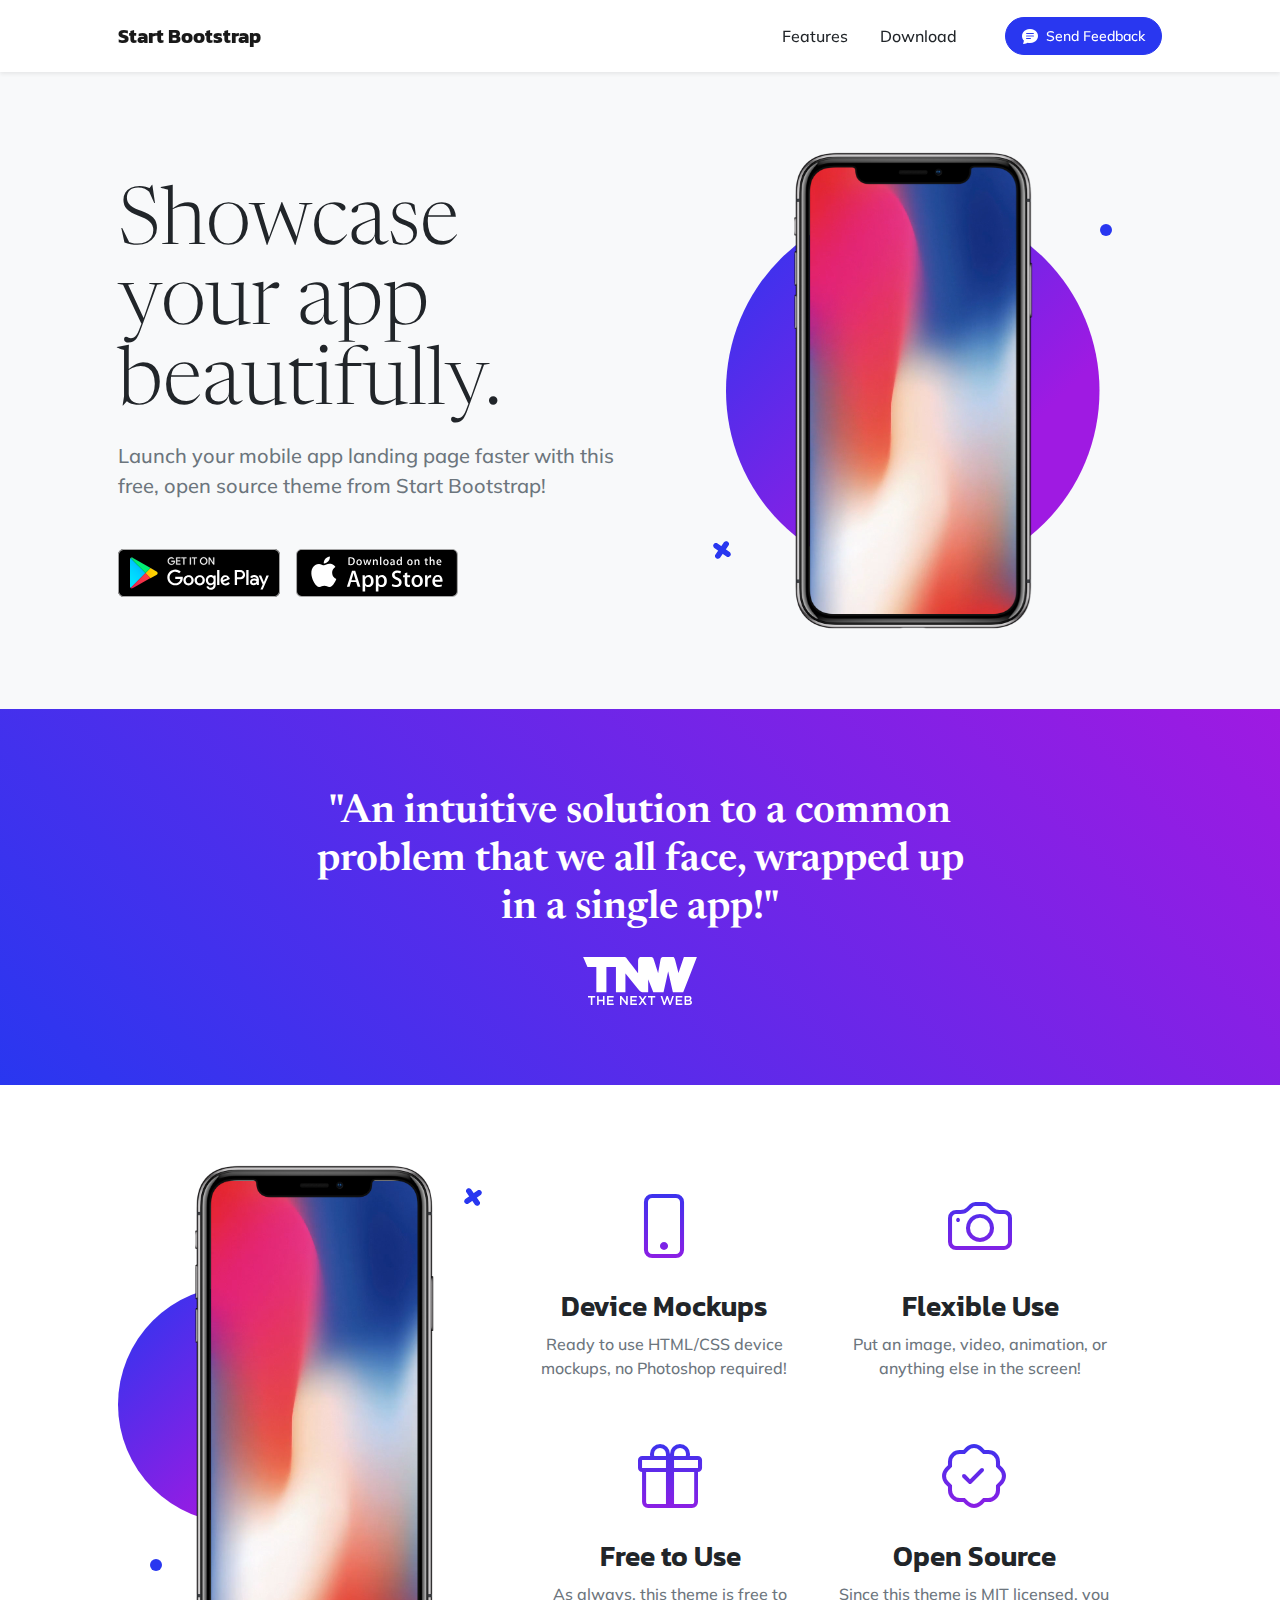
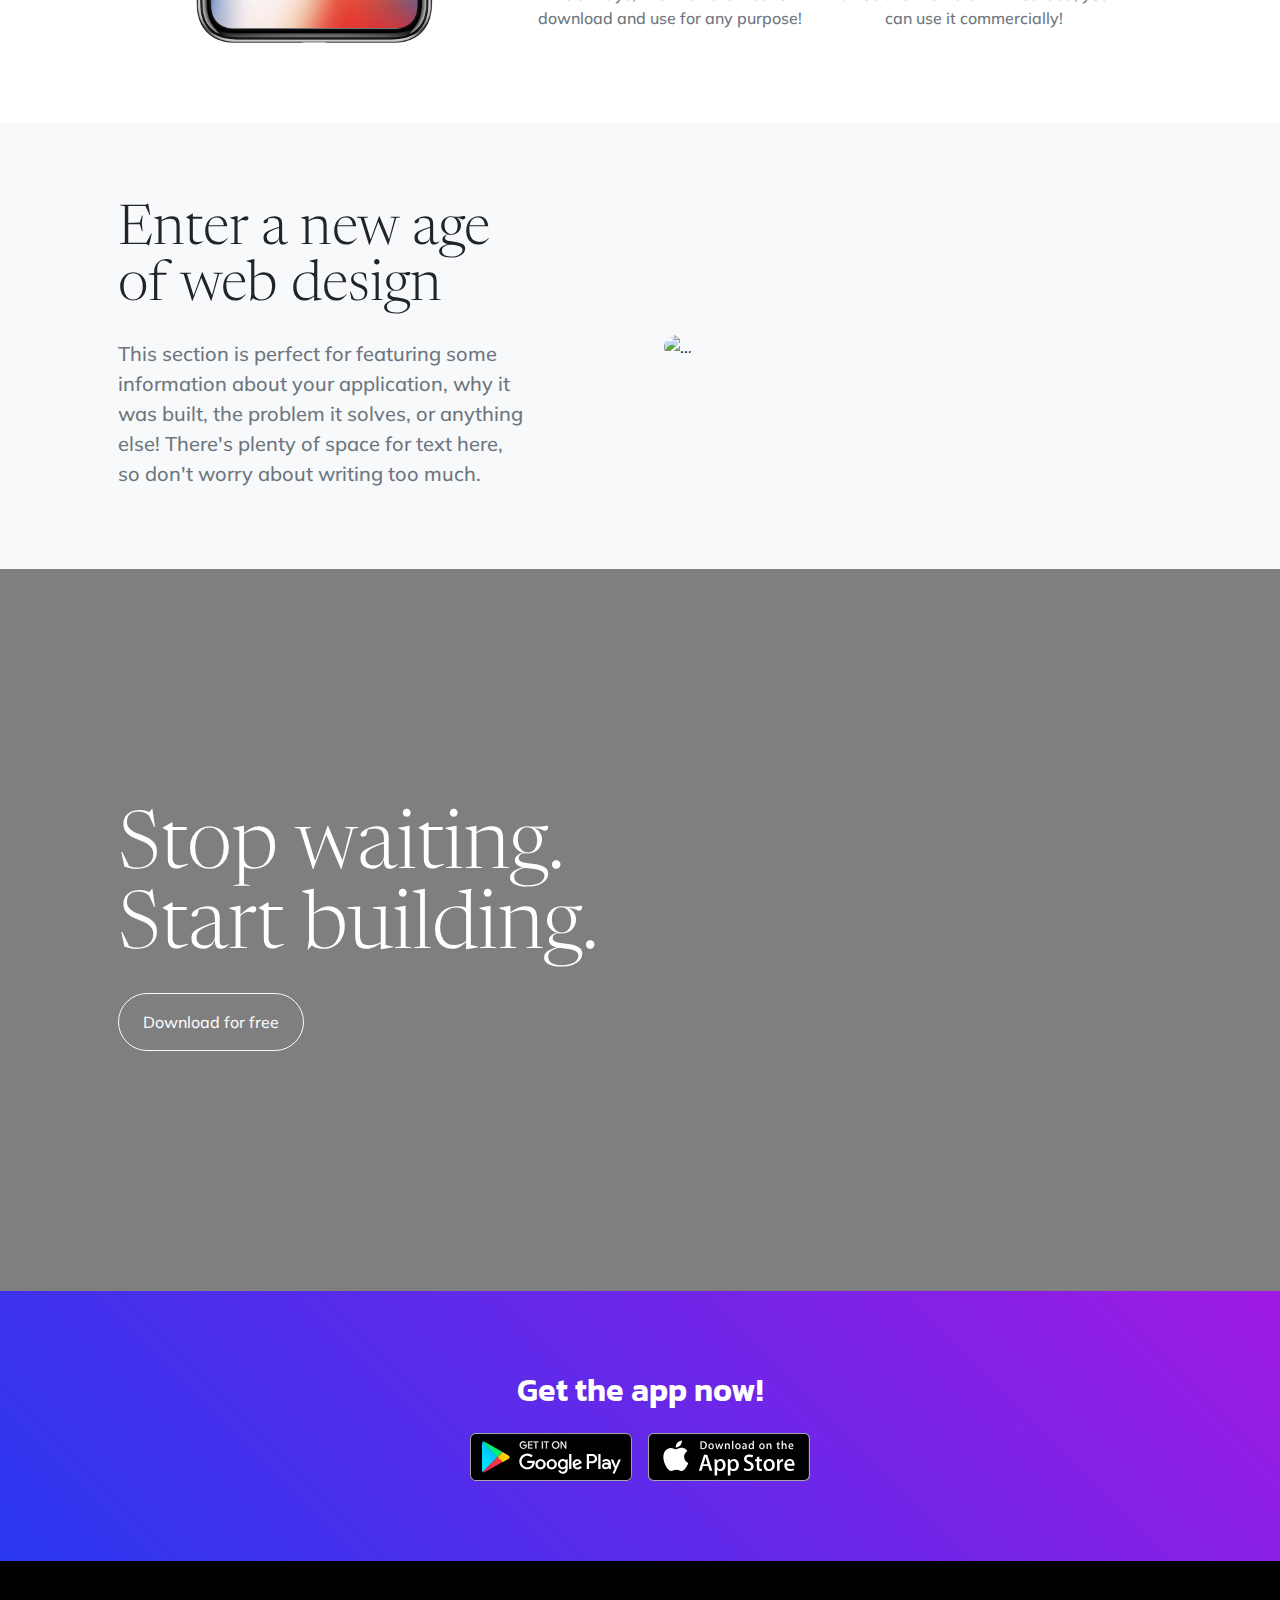
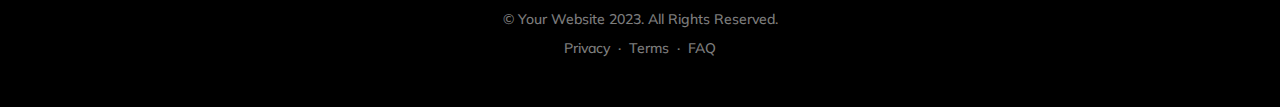
==== startbootstrap-new-age-gh-pages/index.html @ eaf4dfba "Carpeta para editar" ====
<!DOCTYPE html>
<html lang="en">
    <head>
        <meta charset="utf-8" />
        <meta name="viewport" content="width=device-width, initial-scale=1, shrink-to-fit=no" />
        <meta name="description" content="" />
        <meta name="author" content="" />
        <title>New Age - Start Bootstrap Theme</title>
        <link rel="icon" type="image/x-icon" href="assets/favicon.ico" />
        <!-- Bootstrap icons-->
        <link href="https://cdn.jsdelivr.net/npm/bootstrap-icons@1.5.0/font/bootstrap-icons.css" rel="stylesheet" />
        <!-- Google fonts-->
        <link rel="preconnect" href="https://fonts.gstatic.com" />
        <link href="https://fonts.googleapis.com/css2?family=Newsreader:ital,wght@0,600;1,600&amp;display=swap" rel="stylesheet" />
        <link href="https://fonts.googleapis.com/css2?family=Mulish:ital,wght@0,300;0,500;0,600;0,700;1,300;1,500;1,600;1,700&amp;display=swap" rel="stylesheet" />
        <link href="https://fonts.googleapis.com/css2?family=Kanit:ital,wght@0,400;1,400&amp;display=swap" rel="stylesheet" />
        <!-- Core theme CSS (includes Bootstrap)-->
        <link href="css/styles.css" rel="stylesheet" />
    </head>
    <body id="page-top">
        <!-- Navigation-->
        <nav class="navbar navbar-expand-lg navbar-light fixed-top shadow-sm" id="mainNav">
            <div class="container px-5">
                <a class="navbar-brand fw-bold" href="#page-top">Start Bootstrap</a>
                <button class="navbar-toggler" type="button" data-bs-toggle="collapse" data-bs-target="#navbarResponsive" aria-controls="navbarResponsive" aria-expanded="false" aria-label="Toggle navigation">
                    Menu
                    <i class="bi-list"></i>
                </button>
                <div class="collapse navbar-collapse" id="navbarResponsive">
                    <ul class="navbar-nav ms-auto me-4 my-3 my-lg-0">
                        <li class="nav-item"><a class="nav-link me-lg-3" href="#features">Features</a></li>
                        <li class="nav-item"><a class="nav-link me-lg-3" href="#download">Download</a></li>
                    </ul>
                    <button class="btn btn-primary rounded-pill px-3 mb-2 mb-lg-0" data-bs-toggle="modal" data-bs-target="#feedbackModal">
                        <span class="d-flex align-items-center">
                            <i class="bi-chat-text-fill me-2"></i>
                            <span class="small">Send Feedback</span>
                        </span>
                    </button>
                </div>
            </div>
        </nav>
        <!-- Mashead header-->
        <header class="masthead">
            <div class="container px-5">
                <div class="row gx-5 align-items-center">
                    <div class="col-lg-6">
                        <!-- Mashead text and app badges-->
                        <div class="mb-5 mb-lg-0 text-center text-lg-start">
                            <h1 class="display-1 lh-1 mb-3">Showcase your app beautifully.</h1>
                            <p class="lead fw-normal text-muted mb-5">Launch your mobile app landing page faster with this free, open source theme from Start Bootstrap!</p>
                            <div class="d-flex flex-column flex-lg-row align-items-center">
                                <a class="me-lg-3 mb-4 mb-lg-0" href="#!"><img class="app-badge" src="assets/img/google-play-badge.svg" alt="..." /></a>
                                <a href="#!"><img class="app-badge" src="assets/img/app-store-badge.svg" alt="..." /></a>
                            </div>
                        </div>
                    </div>
                    <div class="col-lg-6">
                        <!-- Masthead device mockup feature-->
                        <div class="masthead-device-mockup">
                            <svg class="circle" viewBox="0 0 100 100" xmlns="http://www.w3.org/2000/svg">
                                <defs>
                                    <linearGradient id="circleGradient" gradientTransform="rotate(45)">
                                        <stop class="gradient-start-color" offset="0%"></stop>
                                        <stop class="gradient-end-color" offset="100%"></stop>
                                    </linearGradient>
                                </defs>
                                <circle cx="50" cy="50" r="50"></circle></svg
                            ><svg class="shape-1 d-none d-sm-block" viewBox="0 0 240.83 240.83" xmlns="http://www.w3.org/2000/svg">
                                <rect x="-32.54" y="78.39" width="305.92" height="84.05" rx="42.03" transform="translate(120.42 -49.88) rotate(45)"></rect>
                                <rect x="-32.54" y="78.39" width="305.92" height="84.05" rx="42.03" transform="translate(-49.88 120.42) rotate(-45)"></rect></svg
                            ><svg class="shape-2 d-none d-sm-block" viewBox="0 0 100 100" xmlns="http://www.w3.org/2000/svg"><circle cx="50" cy="50" r="50"></circle></svg>
                            <div class="device-wrapper">
                                <div class="device" data-device="iPhoneX" data-orientation="portrait" data-color="black">
                                    <div class="screen bg-black">
                                        <!-- PUT CONTENTS HERE:-->
                                        <!-- * * This can be a video, image, or just about anything else.-->
                                        <!-- * * Set the max width of your media to 100% and the height to-->
                                        <!-- * * 100% like the demo example below.-->
                                        <video muted="muted" autoplay="" loop="" style="max-width: 100%; height: 100%"><source src="assets/img/demo-screen.mp4" type="video/mp4" /></video>
                                    </div>
                                </div>
                            </div>
                        </div>
                    </div>
                </div>
            </div>
        </header>
        <!-- Quote/testimonial aside-->
        <aside class="text-center bg-gradient-primary-to-secondary">
            <div class="container px-5">
                <div class="row gx-5 justify-content-center">
                    <div class="col-xl-8">
                        <div class="h2 fs-1 text-white mb-4">"An intuitive solution to a common problem that we all face, wrapped up in a single app!"</div>
                        <img src="assets/img/tnw-logo.svg" alt="..." style="height: 3rem" />
                    </div>
                </div>
            </div>
        </aside>
        <!-- App features section-->
        <section id="features">
            <div class="container px-5">
                <div class="row gx-5 align-items-center">
                    <div class="col-lg-8 order-lg-1 mb-5 mb-lg-0">
                        <div class="container-fluid px-5">
                            <div class="row gx-5">
                                <div class="col-md-6 mb-5">
                                    <!-- Feature item-->
                                    <div class="text-center">
                                        <i class="bi-phone icon-feature text-gradient d-block mb-3"></i>
                                        <h3 class="font-alt">Device Mockups</h3>
                                        <p class="text-muted mb-0">Ready to use HTML/CSS device mockups, no Photoshop required!</p>
                                    </div>
                                </div>
                                <div class="col-md-6 mb-5">
                                    <!-- Feature item-->
                                    <div class="text-center">
                                        <i class="bi-camera icon-feature text-gradient d-block mb-3"></i>
                                        <h3 class="font-alt">Flexible Use</h3>
                                        <p class="text-muted mb-0">Put an image, video, animation, or anything else in the screen!</p>
                                    </div>
                                </div>
                            </div>
                            <div class="row">
                                <div class="col-md-6 mb-5 mb-md-0">
                                    <!-- Feature item-->
                                    <div class="text-center">
                                        <i class="bi-gift icon-feature text-gradient d-block mb-3"></i>
                                        <h3 class="font-alt">Free to Use</h3>
                                        <p class="text-muted mb-0">As always, this theme is free to download and use for any purpose!</p>
                                    </div>
                                </div>
                                <div class="col-md-6">
                                    <!-- Feature item-->
                                    <div class="text-center">
                                        <i class="bi-patch-check icon-feature text-gradient d-block mb-3"></i>
                                        <h3 class="font-alt">Open Source</h3>
                                        <p class="text-muted mb-0">Since this theme is MIT licensed, you can use it commercially!</p>
                                    </div>
                                </div>
                            </div>
                        </div>
                    </div>
                    <div class="col-lg-4 order-lg-0">
                        <!-- Features section device mockup-->
                        <div class="features-device-mockup">
                            <svg class="circle" viewBox="0 0 100 100" xmlns="http://www.w3.org/2000/svg">
                                <defs>
                                    <linearGradient id="circleGradient" gradientTransform="rotate(45)">
                                        <stop class="gradient-start-color" offset="0%"></stop>
                                        <stop class="gradient-end-color" offset="100%"></stop>
                                    </linearGradient>
                                </defs>
                                <circle cx="50" cy="50" r="50"></circle></svg
                            ><svg class="shape-1 d-none d-sm-block" viewBox="0 0 240.83 240.83" xmlns="http://www.w3.org/2000/svg">
                                <rect x="-32.54" y="78.39" width="305.92" height="84.05" rx="42.03" transform="translate(120.42 -49.88) rotate(45)"></rect>
                                <rect x="-32.54" y="78.39" width="305.92" height="84.05" rx="42.03" transform="translate(-49.88 120.42) rotate(-45)"></rect></svg
                            ><svg class="shape-2 d-none d-sm-block" viewBox="0 0 100 100" xmlns="http://www.w3.org/2000/svg"><circle cx="50" cy="50" r="50"></circle></svg>
                            <div class="device-wrapper">
                                <div class="device" data-device="iPhoneX" data-orientation="portrait" data-color="black">
                                    <div class="screen bg-black">
                                        <!-- PUT CONTENTS HERE:-->
                                        <!-- * * This can be a video, image, or just about anything else.-->
                                        <!-- * * Set the max width of your media to 100% and the height to-->
                                        <!-- * * 100% like the demo example below.-->
                                        <video muted="muted" autoplay="" loop="" style="max-width: 100%; height: 100%"><source src="assets/img/demo-screen.mp4" type="video/mp4" /></video>
                                    </div>
                                </div>
                            </div>
                        </div>
                    </div>
                </div>
            </div>
        </section>
        <!-- Basic features section-->
        <section class="bg-light">
            <div class="container px-5">
                <div class="row gx-5 align-items-center justify-content-center justify-content-lg-between">
                    <div class="col-12 col-lg-5">
                        <h2 class="display-4 lh-1 mb-4">Enter a new age of web design</h2>
                        <p class="lead fw-normal text-muted mb-5 mb-lg-0">This section is perfect for featuring some information about your application, why it was built, the problem it solves, or anything else! There's plenty of space for text here, so don't worry about writing too much.</p>
                    </div>
                    <div class="col-sm-8 col-md-6">
                        <div class="px-5 px-sm-0"><img class="img-fluid rounded-circle" src="https://source.unsplash.com/u8Jn2rzYIps/900x900" alt="..." /></div>
                    </div>
                </div>
            </div>
        </section>
        <!-- Call to action section-->
        <section class="cta">
            <div class="cta-content">
                <div class="container px-5">
                    <h2 class="text-white display-1 lh-1 mb-4">
                        Stop waiting.
                        <br />
                        Start building.
                    </h2>
                    <a class="btn btn-outline-light py-3 px-4 rounded-pill" href="https://startbootstrap.com/theme/new-age" target="_blank">Download for free</a>
                </div>
            </div>
        </section>
        <!-- App badge section-->
        <section class="bg-gradient-primary-to-secondary" id="download">
            <div class="container px-5">
                <h2 class="text-center text-white font-alt mb-4">Get the app now!</h2>
                <div class="d-flex flex-column flex-lg-row align-items-center justify-content-center">
                    <a class="me-lg-3 mb-4 mb-lg-0" href="#!"><img class="app-badge" src="assets/img/google-play-badge.svg" alt="..." /></a>
                    <a href="#!"><img class="app-badge" src="assets/img/app-store-badge.svg" alt="..." /></a>
                </div>
            </div>
        </section>
        <!-- Footer-->
        <footer class="bg-black text-center py-5">
            <div class="container px-5">
                <div class="text-white-50 small">
                    <div class="mb-2">&copy; Your Website 2023. All Rights Reserved.</div>
                    <a href="#!">Privacy</a>
                    <span class="mx-1">&middot;</span>
                    <a href="#!">Terms</a>
                    <span class="mx-1">&middot;</span>
                    <a href="#!">FAQ</a>
                </div>
            </div>
        </footer>
        <!-- Feedback Modal-->
        <div class="modal fade" id="feedbackModal" tabindex="-1" aria-labelledby="feedbackModalLabel" aria-hidden="true">
            <div class="modal-dialog modal-dialog-centered">
                <div class="modal-content">
                    <div class="modal-header bg-gradient-primary-to-secondary p-4">
                        <h5 class="modal-title font-alt text-white" id="feedbackModalLabel">Send feedback</h5>
                        <button class="btn-close btn-close-white" type="button" data-bs-dismiss="modal" aria-label="Close"></button>
                    </div>
                    <div class="modal-body border-0 p-4">
                        <!-- * * * * * * * * * * * * * * *-->
                        <!-- * * SB Forms Contact Form * *-->
                        <!-- * * * * * * * * * * * * * * *-->
                        <!-- This form is pre-integrated with SB Forms.-->
                        <!-- To make this form functional, sign up at-->
                        <!-- https://startbootstrap.com/solution/contact-forms-->
                        <!-- to get an API token!-->
                        <form id="contactForm" data-sb-form-api-token="API_TOKEN">
                            <!-- Name input-->
                            <div class="form-floating mb-3">
                                <input class="form-control" id="name" type="text" placeholder="Enter your name..." data-sb-validations="required" />
                                <label for="name">Full name</label>
                                <div class="invalid-feedback" data-sb-feedback="name:required">A name is required.</div>
                            </div>
                            <!-- Email address input-->
                            <div class="form-floating mb-3">
                                <input class="form-control" id="email" type="email" placeholder="name@example.com" data-sb-validations="required,email" />
                                <label for="email">Email address</label>
                                <div class="invalid-feedback" data-sb-feedback="email:required">An email is required.</div>
                                <div class="invalid-feedback" data-sb-feedback="email:email">Email is not valid.</div>
                            </div>
                            <!-- Phone number input-->
                            <div class="form-floating mb-3">
                                <input class="form-control" id="phone" type="tel" placeholder="(123) 456-7890" data-sb-validations="required" />
                                <label for="phone">Phone number</label>
                                <div class="invalid-feedback" data-sb-feedback="phone:required">A phone number is required.</div>
                            </div>
                            <!-- Message input-->
                            <div class="form-floating mb-3">
                                <textarea class="form-control" id="message" type="text" placeholder="Enter your message here..." style="height: 10rem" data-sb-validations="required"></textarea>
                                <label for="message">Message</label>
                                <div class="invalid-feedback" data-sb-feedback="message:required">A message is required.</div>
                            </div>
                            <!-- Submit success message-->
                            <!---->
                            <!-- This is what your users will see when the form-->
                            <!-- has successfully submitted-->
                            <div class="d-none" id="submitSuccessMessage">
                                <div class="text-center mb-3">
                                    <div class="fw-bolder">Form submission successful!</div>
                                    To activate this form, sign up at
                                    <br />
                                    <a href="https://startbootstrap.com/solution/contact-forms">https://startbootstrap.com/solution/contact-forms</a>
                                </div>
                            </div>
                            <!-- Submit error message-->
                            <!---->
                            <!-- This is what your users will see when there is-->
                            <!-- an error submitting the form-->
                            <div class="d-none" id="submitErrorMessage"><div class="text-center text-danger mb-3">Error sending message!</div></div>
                            <!-- Submit Button-->
                            <div class="d-grid"><button class="btn btn-primary rounded-pill btn-lg disabled" id="submitButton" type="submit">Submit</button></div>
                        </form>
                    </div>
                </div>
            </div>
        </div>
        <!-- Bootstrap core JS-->
        <script src="https://cdn.jsdelivr.net/npm/bootstrap@5.2.3/dist/js/bootstrap.bundle.min.js"></script>
        <!-- Core theme JS-->
        <script src="js/scripts.js"></script>
        <!-- * * * * * * * * * * * * * * * * * * * * * * * * * * * * * * * * * * * * * * * *-->
        <!-- * *                               SB Forms JS                               * *-->
        <!-- * * Activate your form at https://startbootstrap.com/solution/contact-forms * *-->
        <!-- * * * * * * * * * * * * * * * * * * * * * * * * * * * * * * * * * * * * * * * *-->
        <script src="https://cdn.startbootstrap.com/sb-forms-latest.js"></script>
    </body>
</html>
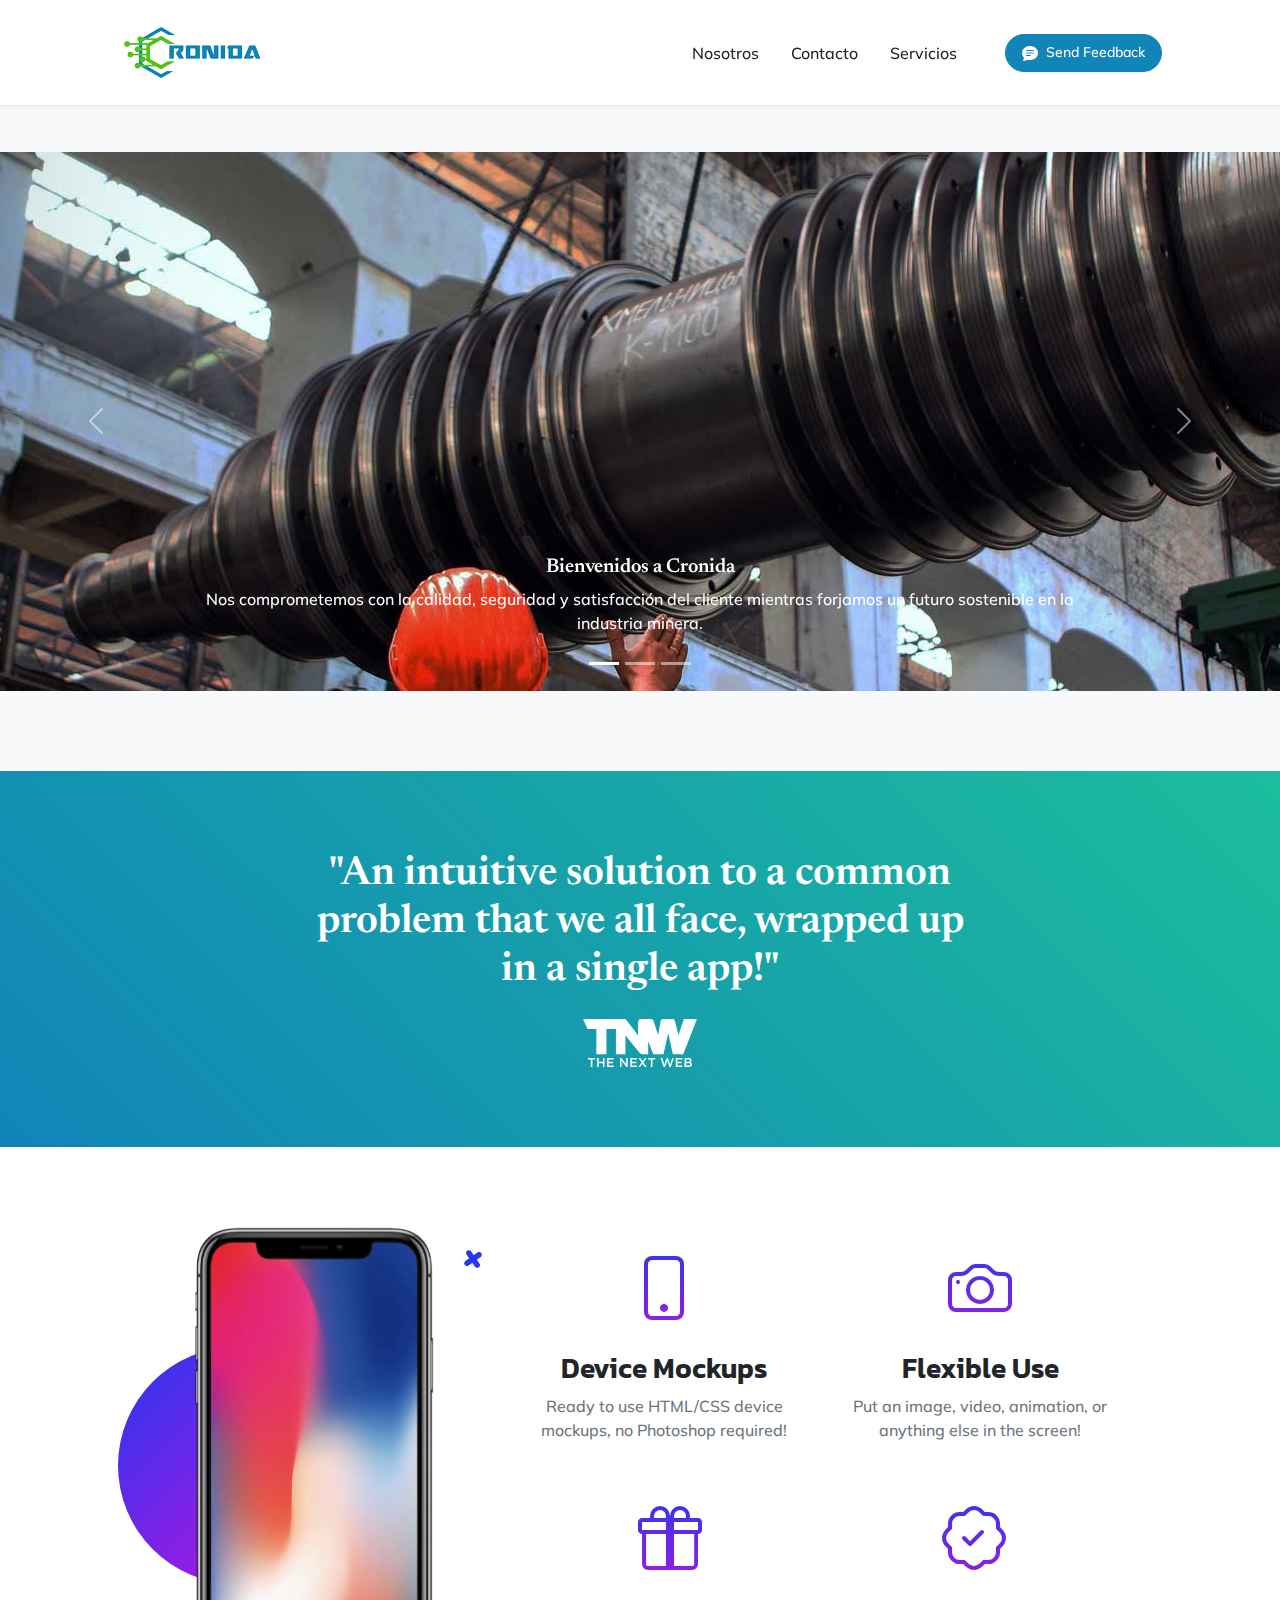
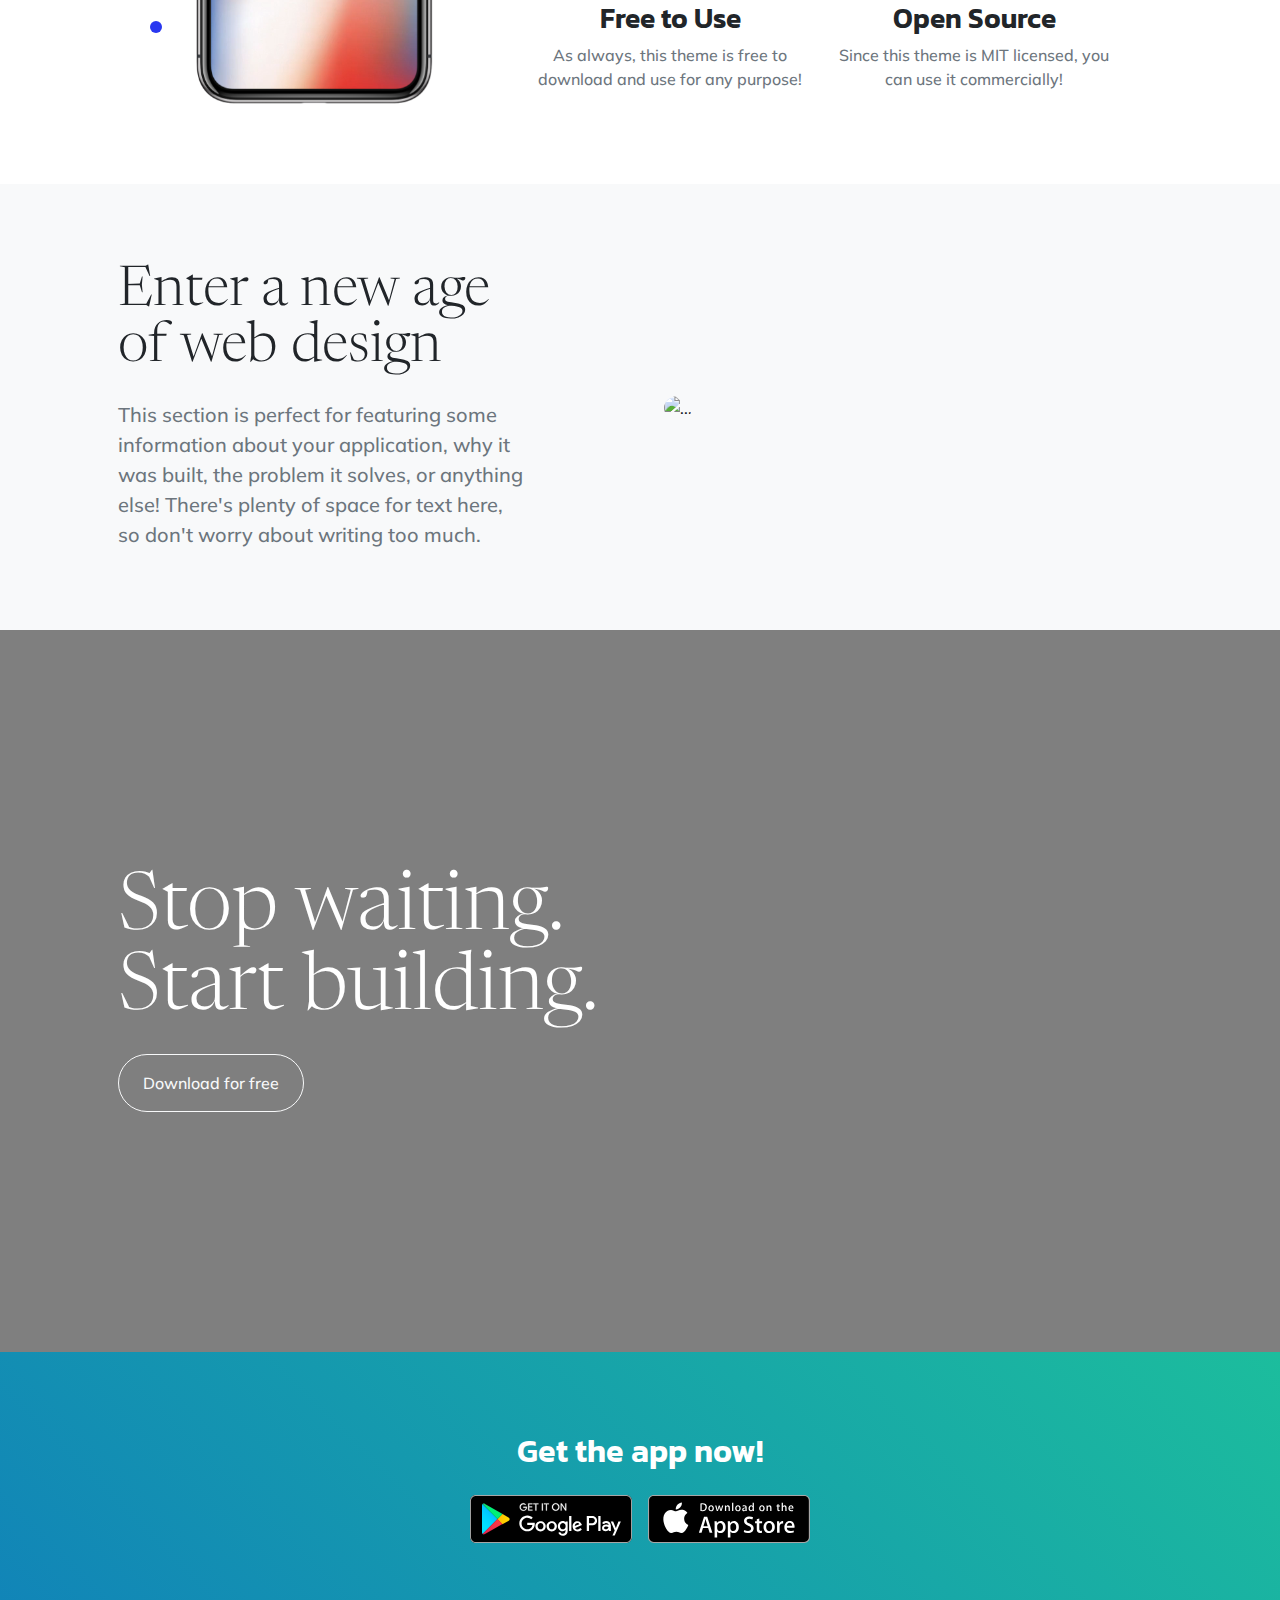
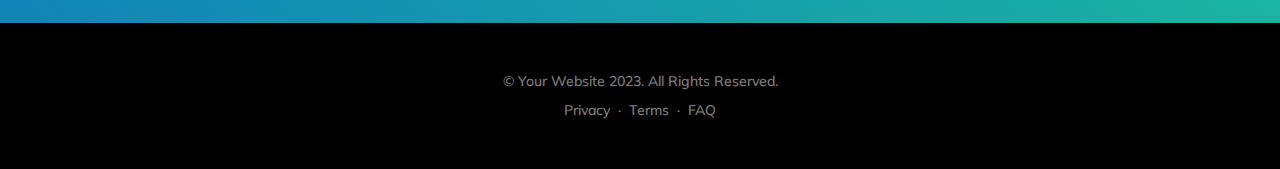
==== commit 7976ff63: "Slide" ====
--- a/startbootstrap-new-age-gh-pages/index.html
+++ b/startbootstrap-new-age-gh-pages/index.html
@@ -5,7 +5,7 @@
         <meta name="viewport" content="width=device-width, initial-scale=1, shrink-to-fit=no" />
         <meta name="description" content="" />
         <meta name="author" content="" />
-        <title>New Age - Start Bootstrap Theme</title>
+        <title>Cronida Ingeniería</title>
         <link rel="icon" type="image/x-icon" href="assets/favicon.ico" />
         <!-- Bootstrap icons-->
         <link href="https://cdn.jsdelivr.net/npm/bootstrap-icons@1.5.0/font/bootstrap-icons.css" rel="stylesheet" />
@@ -14,6 +14,8 @@
         <link href="https://fonts.googleapis.com/css2?family=Newsreader:ital,wght@0,600;1,600&amp;display=swap" rel="stylesheet" />
         <link href="https://fonts.googleapis.com/css2?family=Mulish:ital,wght@0,300;0,500;0,600;0,700;1,300;1,500;1,600;1,700&amp;display=swap" rel="stylesheet" />
         <link href="https://fonts.googleapis.com/css2?family=Kanit:ital,wght@0,400;1,400&amp;display=swap" rel="stylesheet" />
+        <!-- CSS de bootstrap-->
+        <link href="https://cdn.jsdelivr.net/npm/bootstrap@5.3.0/dist/css/bootstrap.min.css" rel="stylesheet" integrity="sha384-9ndCyUaIbzAi2FUVXJi0CjmCapSmO7SnpJef0486qhLnuZ2cdeRhO02iuK6FUUVM" crossorigin="anonymous">
         <!-- Core theme CSS (includes Bootstrap)-->
         <link href="css/styles.css" rel="stylesheet" />
     </head>
@@ -21,15 +23,19 @@
         <!-- Navigation-->
         <nav class="navbar navbar-expand-lg navbar-light fixed-top shadow-sm" id="mainNav">
             <div class="container px-5">
-                <a class="navbar-brand fw-bold" href="#page-top">Start Bootstrap</a>
+                <a class="navbar-brand fw-bold" href="#page-top">
+                    <img src="assets/img/isologo-cronida.png" alt="Cronida Ingeiería – link to home page">
+                </a>
+                
                 <button class="navbar-toggler" type="button" data-bs-toggle="collapse" data-bs-target="#navbarResponsive" aria-controls="navbarResponsive" aria-expanded="false" aria-label="Toggle navigation">
                     Menu
                     <i class="bi-list"></i>
                 </button>
                 <div class="collapse navbar-collapse" id="navbarResponsive">
                     <ul class="navbar-nav ms-auto me-4 my-3 my-lg-0">
-                        <li class="nav-item"><a class="nav-link me-lg-3" href="#features">Features</a></li>
-                        <li class="nav-item"><a class="nav-link me-lg-3" href="#download">Download</a></li>
+                        <li class="nav-item"><a class="nav-link me-lg-3" href="#features">Nosotros</a></li>
+                        <li class="nav-item"><a class="nav-link me-lg-3" href="#download">Contacto</a></li>
+                        <li class="nav-item"><a class="nav-link me-lg-3" href="#download">Servicios</a></li>
                     </ul>
                     <button class="btn btn-primary rounded-pill px-3 mb-2 mb-lg-0" data-bs-toggle="modal" data-bs-target="#feedbackModal">
                         <span class="d-flex align-items-center">
@@ -42,11 +48,11 @@
         </nav>
         <!-- Mashead header-->
         <header class="masthead">
-            <div class="container px-5">
+            <!--div class="container px-5">
                 <div class="row gx-5 align-items-center">
-                    <div class="col-lg-6">
+                    <div class="col-lg-6"-->
                         <!-- Mashead text and app badges-->
-                        <div class="mb-5 mb-lg-0 text-center text-lg-start">
+                        <!--div class="mb-5 mb-lg-0 text-center text-lg-start">
                             <h1 class="display-1 lh-1 mb-3">Showcase your app beautifully.</h1>
                             <p class="lead fw-normal text-muted mb-5">Launch your mobile app landing page faster with this free, open source theme from Start Bootstrap!</p>
                             <div class="d-flex flex-column flex-lg-row align-items-center">
@@ -55,9 +61,9 @@
                             </div>
                         </div>
                     </div>
-                    <div class="col-lg-6">
+                    <div class="col-lg-6"-->
                         <!-- Masthead device mockup feature-->
-                        <div class="masthead-device-mockup">
+                        <!--div class="masthead-device-mockup">
                             <svg class="circle" viewBox="0 0 100 100" xmlns="http://www.w3.org/2000/svg">
                                 <defs>
                                     <linearGradient id="circleGradient" gradientTransform="rotate(45)">
@@ -72,18 +78,61 @@
                             ><svg class="shape-2 d-none d-sm-block" viewBox="0 0 100 100" xmlns="http://www.w3.org/2000/svg"><circle cx="50" cy="50" r="50"></circle></svg>
                             <div class="device-wrapper">
                                 <div class="device" data-device="iPhoneX" data-orientation="portrait" data-color="black">
-                                    <div class="screen bg-black">
+                                    <div class="screen bg-black"-->
                                         <!-- PUT CONTENTS HERE:-->
                                         <!-- * * This can be a video, image, or just about anything else.-->
                                         <!-- * * Set the max width of your media to 100% and the height to-->
                                         <!-- * * 100% like the demo example below.-->
-                                        <video muted="muted" autoplay="" loop="" style="max-width: 100%; height: 100%"><source src="assets/img/demo-screen.mp4" type="video/mp4" /></video>
+                                        <!--video muted="muted" autoplay="" loop="" style="max-width: 100%; height: 100%"><source src="assets/img/demo-screen.mp4" type="video/mp4" /></video>
                                     </div>
                                 </div>
                             </div>
                         </div>
                     </div>
                 </div>
+            </div-->
+
+            
+            <div id="carouselExampleCaptions" class="carousel slide" data-bs-ride="carousel">                
+                <div class="carousel-indicators">                  
+                  <button type="button" data-bs-target="#carouselExampleCaptions" data-bs-slide-to="0" class="active" aria-current="true" aria-label="Slide 1"></button>
+                  <button type="button" data-bs-target="#carouselExampleCaptions" data-bs-slide-to="1" aria-label="Slide 2"></button>
+                  <button type="button" data-bs-target="#carouselExampleCaptions" data-bs-slide-to="2" aria-label="Slide 3"></button>
+                </div>
+                
+                <div class="carousel-inner">                  
+                  <div class="carousel-item active">
+                    <img src="assets/img/transparente.png" class="d-block w-100" alt="...">
+                    <div class="carousel-caption d-none d-md-block">
+                      <h5>Bienvenidos a Cronida</h5>
+                      <p>Nos comprometemos con la calidad, seguridad y satisfacción del cliente mientras forjamos un futuro
+                        sostenible en la industria minera.</p>
+                    </div>
+                  </div>
+                  <div class="carousel-item">
+                    <img src="assets/img/transparente.png" class="d-block w-100" alt="...">
+                    <div class="carousel-caption d-none d-md-block">
+                      <h5>Second slide label</h5>
+                      <p>Some representative placeholder content for the second slide.</p>
+                    </div>
+                  </div>
+                  <div class="carousel-item">
+                    <img src="assets/img/transparente.png" class="d-block w-100" alt="...">
+                    <div class="carousel-caption d-none d-md-block">
+                      <h5>Third slide label</h5>
+                      <p>Some representative placeholder content for the third slide.</p>
+                    </div>
+                  </div>
+                </div>
+                
+                <button class="carousel-control-prev" type="button" data-bs-target="#carouselExampleCaptions" data-bs-slide="prev">
+                  <span class="carousel-control-prev-icon" aria-hidden="true"></span>
+                  <span class="visually-hidden">Previous</span>
+                </button>
+                <button class="carousel-control-next" type="button" data-bs-target="#carouselExampleCaptions" data-bs-slide="next">
+                  <span class="carousel-control-next-icon" aria-hidden="true"></span>
+                  <span class="visually-hidden">Next</span>
+                </button>
             </div>
         </header>
         <!-- Quote/testimonial aside-->
@@ -289,7 +338,9 @@
             </div>
         </div>
         <!-- Bootstrap core JS-->
-        <script src="https://cdn.jsdelivr.net/npm/bootstrap@5.2.3/dist/js/bootstrap.bundle.min.js"></script>
+        <!--script src="https://cdn.jsdelivr.net/npm/bootstrap@5.2.3/dist/js/bootstrap.bundle.min.js"></script-->
+        <script src="https://cdn.jsdelivr.net/npm/@popperjs/core@2.11.8/dist/umd/popper.min.js" integrity="sha384-I7E8VVD/ismYTF4hNIPjVp/Zjvgyol6VFvRkX/vR+Vc4jQkC+hVqc2pM8ODewa9r" crossorigin="anonymous"></script>
+        <script src="https://cdn.jsdelivr.net/npm/bootstrap@5.3.0/dist/js/bootstrap.min.js" integrity="sha384-fbbOQedDUMZZ5KreZpsbe1LCZPVmfTnH7ois6mU1QK+m14rQ1l2bGBq41eYeM/fS" crossorigin="anonymous"></script>
         <!-- Core theme JS-->
         <script src="js/scripts.js"></script>
         <!-- * * * * * * * * * * * * * * * * * * * * * * * * * * * * * * * * * * * * * * * *-->
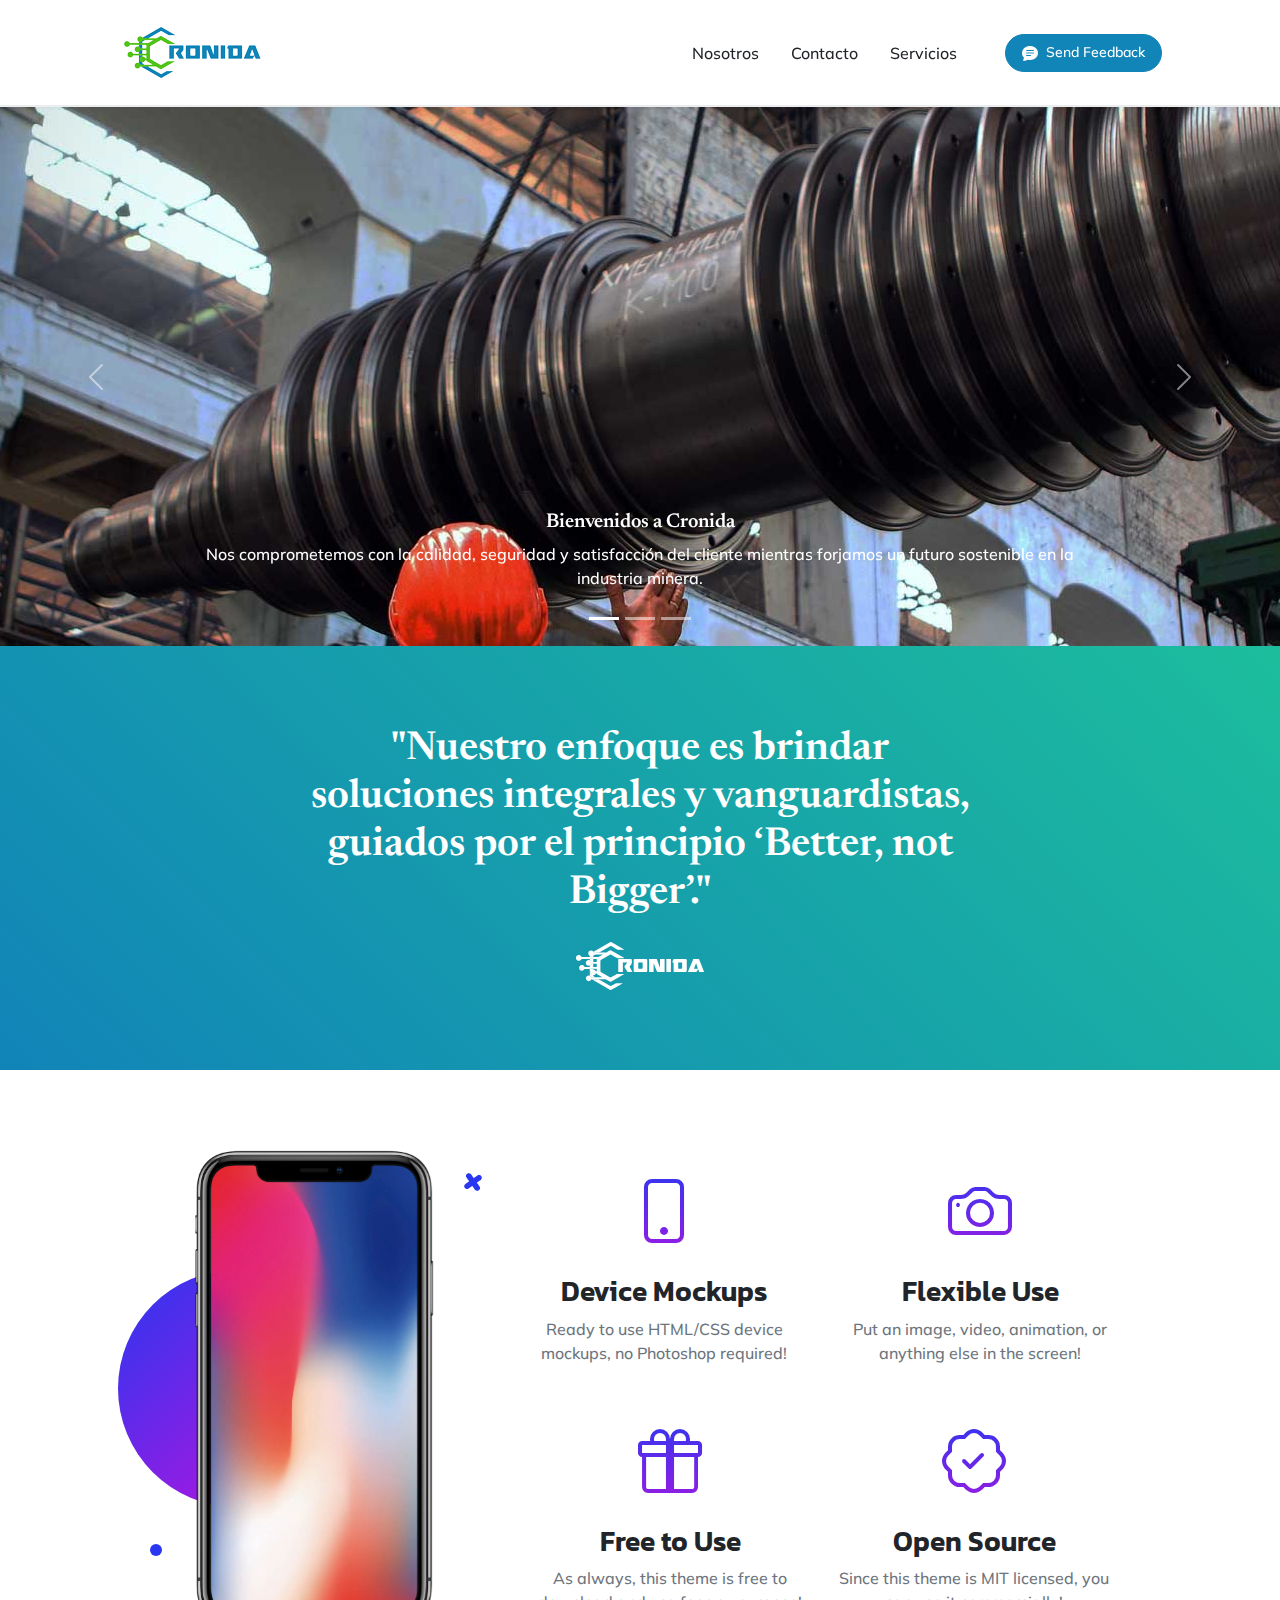
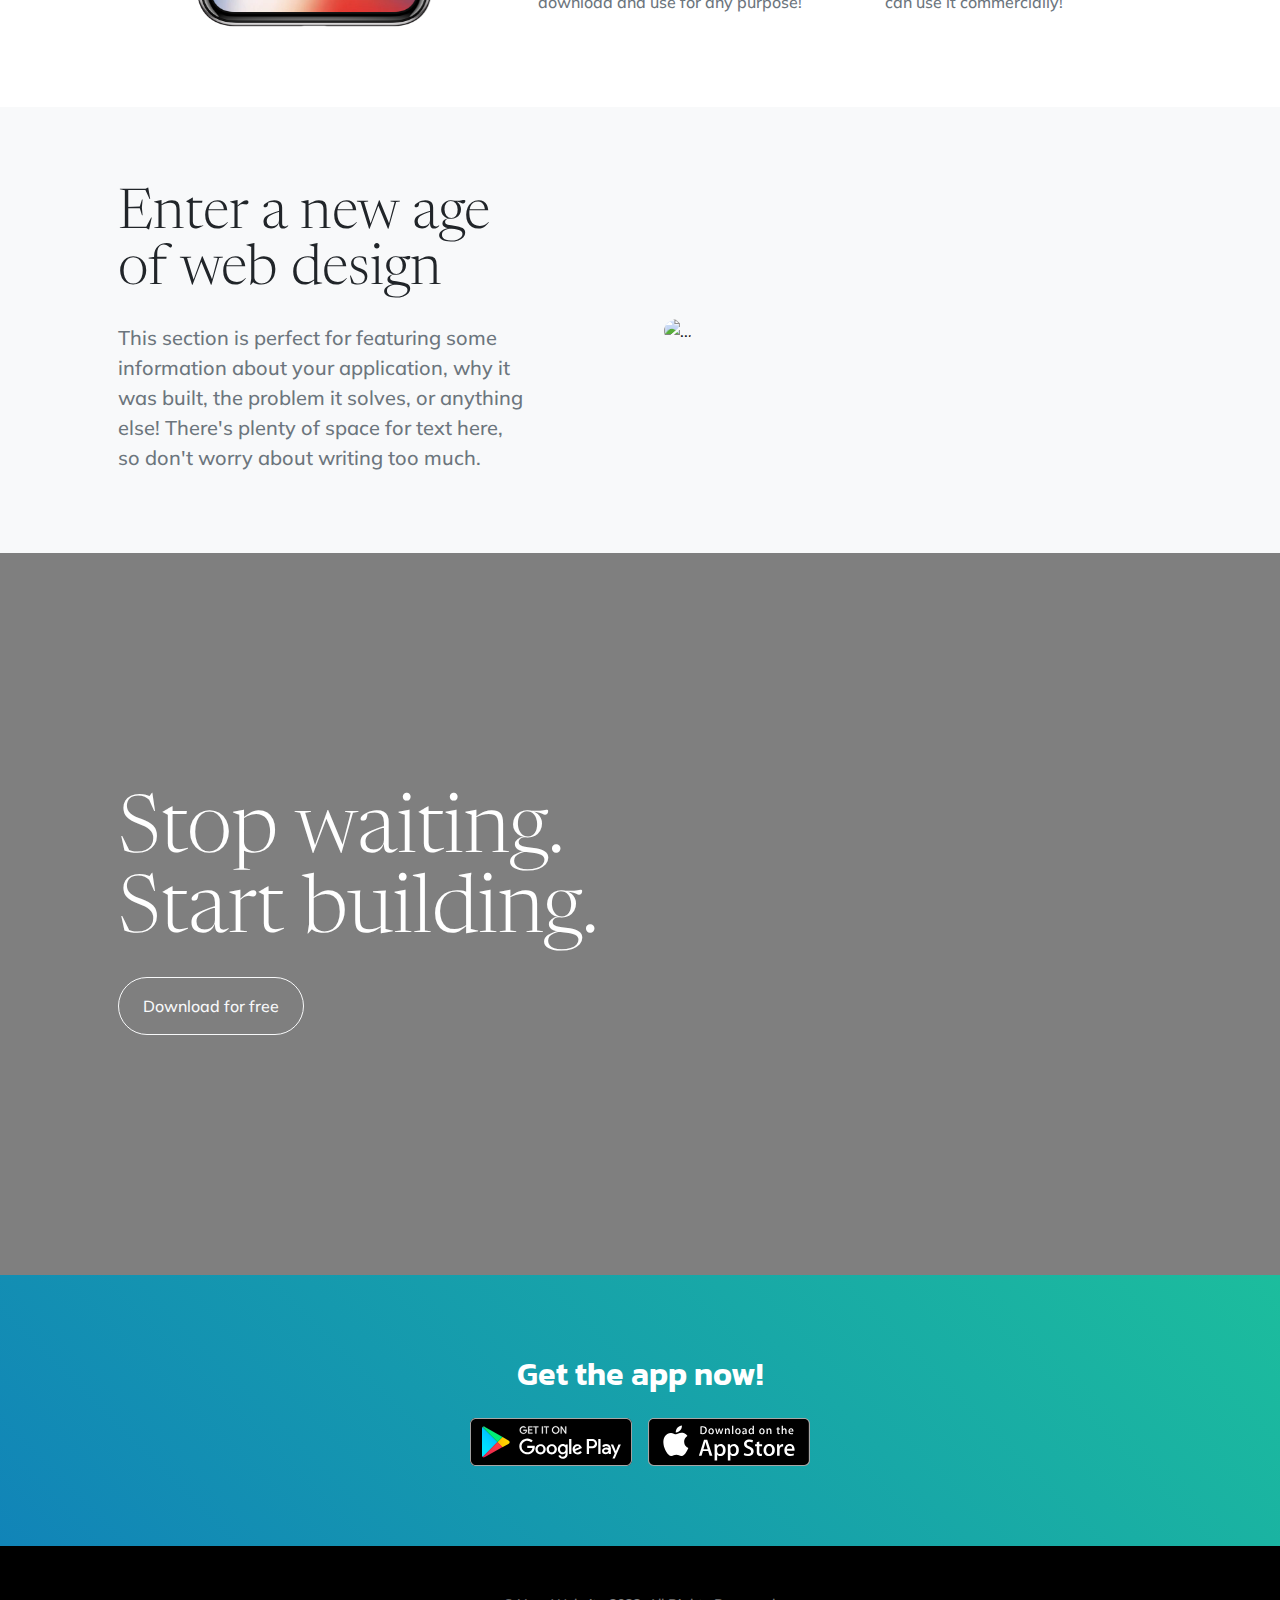
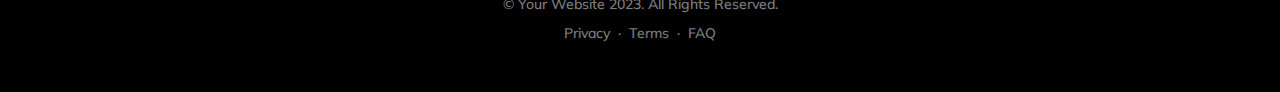
==== commit 0589e37e: "ghjgh" ====
--- a/startbootstrap-new-age-gh-pages/index.html
+++ b/startbootstrap-new-age-gh-pages/index.html
@@ -113,14 +113,14 @@
                     <img src="assets/img/transparente.png" class="d-block w-100" alt="...">
                     <div class="carousel-caption d-none d-md-block">
                       <h5>Second slide label</h5>
-                      <p>Some representative placeholder content for the second slide.</p>
+                      <p>Nuestra garantía de satisfacción total respalda nuestro trabajo, y cultivamos relaciones basadas en la confianza y el compañerismo.</p>
                     </div>
                   </div>
                   <div class="carousel-item">
                     <img src="assets/img/transparente.png" class="d-block w-100" alt="...">
                     <div class="carousel-caption d-none d-md-block">
                       <h5>Third slide label</h5>
-                      <p>Some representative placeholder content for the third slide.</p>
+                      <p>Valoramos la sostenibilidad y trabajamos con responsabilidad para un futuro mejor.</p>
                     </div>
                   </div>
                 </div>
@@ -140,8 +140,9 @@
             <div class="container px-5">
                 <div class="row gx-5 justify-content-center">
                     <div class="col-xl-8">
-                        <div class="h2 fs-1 text-white mb-4">"An intuitive solution to a common problem that we all face, wrapped up in a single app!"</div>
-                        <img src="assets/img/tnw-logo.svg" alt="..." style="height: 3rem" />
+                        <div class="h2 fs-1 text-white mb-4">"Nuestro enfoque es brindar soluciones integrales y vanguardistas, guiados por el
+                            principio ‘Better, not Bigger’."</div>
+                        <img src="assets/img/isologo-cronida-blanco.svg" alt="Iologo blanco Cronida" style="height: 3rem" />
                     </div>
                 </div>
             </div>
@@ -287,52 +288,35 @@
                         <!-- To make this form functional, sign up at-->
                         <!-- https://startbootstrap.com/solution/contact-forms-->
                         <!-- to get an API token!-->
-                        <form id="contactForm" data-sb-form-api-token="API_TOKEN">
-                            <!-- Name input-->
-                            <div class="form-floating mb-3">
-                                <input class="form-control" id="name" type="text" placeholder="Enter your name..." data-sb-validations="required" />
-                                <label for="name">Full name</label>
-                                <div class="invalid-feedback" data-sb-feedback="name:required">A name is required.</div>
-                            </div>
-                            <!-- Email address input-->
-                            <div class="form-floating mb-3">
-                                <input class="form-control" id="email" type="email" placeholder="name@example.com" data-sb-validations="required,email" />
-                                <label for="email">Email address</label>
-                                <div class="invalid-feedback" data-sb-feedback="email:required">An email is required.</div>
-                                <div class="invalid-feedback" data-sb-feedback="email:email">Email is not valid.</div>
-                            </div>
-                            <!-- Phone number input-->
-                            <div class="form-floating mb-3">
-                                <input class="form-control" id="phone" type="tel" placeholder="(123) 456-7890" data-sb-validations="required" />
-                                <label for="phone">Phone number</label>
-                                <div class="invalid-feedback" data-sb-feedback="phone:required">A phone number is required.</div>
-                            </div>
-                            <!-- Message input-->
-                            <div class="form-floating mb-3">
-                                <textarea class="form-control" id="message" type="text" placeholder="Enter your message here..." style="height: 10rem" data-sb-validations="required"></textarea>
-                                <label for="message">Message</label>
-                                <div class="invalid-feedback" data-sb-feedback="message:required">A message is required.</div>
-                            </div>
-                            <!-- Submit success message-->
-                            <!---->
-                            <!-- This is what your users will see when the form-->
-                            <!-- has successfully submitted-->
-                            <div class="d-none" id="submitSuccessMessage">
-                                <div class="text-center mb-3">
-                                    <div class="fw-bolder">Form submission successful!</div>
-                                    To activate this form, sign up at
-                                    <br />
-                                    <a href="https://startbootstrap.com/solution/contact-forms">https://startbootstrap.com/solution/contact-forms</a>
-                                </div>
-                            </div>
-                            <!-- Submit error message-->
-                            <!---->
-                            <!-- This is what your users will see when there is-->
-                            <!-- an error submitting the form-->
-                            <div class="d-none" id="submitErrorMessage"><div class="text-center text-danger mb-3">Error sending message!</div></div>
-                            <!-- Submit Button-->
-                            <div class="d-grid"><button class="btn btn-primary rounded-pill btn-lg disabled" id="submitButton" type="submit">Submit</button></div>
-                        </form>
+                        <form method="post" action="https://forms.un-static.com/forms/fd80561086d32a73c89e2ae59e8e06b1767dbabb">
+                            <div class="form-group row">
+                              <label for="inputName" class="col-sm-2 col-form-label">Nombre</label>
+                              <div class="col-sm-10">
+                                <input type="text" class="form-control" id="inputName" placeholder="Please enter your name">
+                              </div>
+                            </div>
+                            <div class="form-group row">
+                              <label for="inputEmail" class="col-sm-2 col-form-label">Email</label>
+                              <div class="input-group col-sm-2">
+                                <div class="input-group-prepend"><i class="input-group-text fa fa-envelope"></i></div>
+                                <input type="email" class="form-control" id="inputEmail" placeholder="Email">
+                              </div>
+                            </div>
+                            <div class="form-group row">
+                              <label for="inputMessage" class="col-sm-2 col-form-label">Mensaje</label>
+                              <div class="col-sm-10">
+                                <textarea name="inputMessage" cols="40" rows="8" class="form-control"></textarea>
+                              </div>
+                            </div>
+                            <div class="form-group row">
+                              <div class="col-sm-10">
+                                <button type="submit" class="btn btn-primary">Send</button>
+                              </div>
+                            </div>
+                            <div class="text-center">
+                              <p><small>(Powered by <a rel="nofollow" href="Un-static Forms">Un-static Forms</a>)</small></p>
+                            </div>
+                          </form>
                     </div>
                 </div>
             </div>
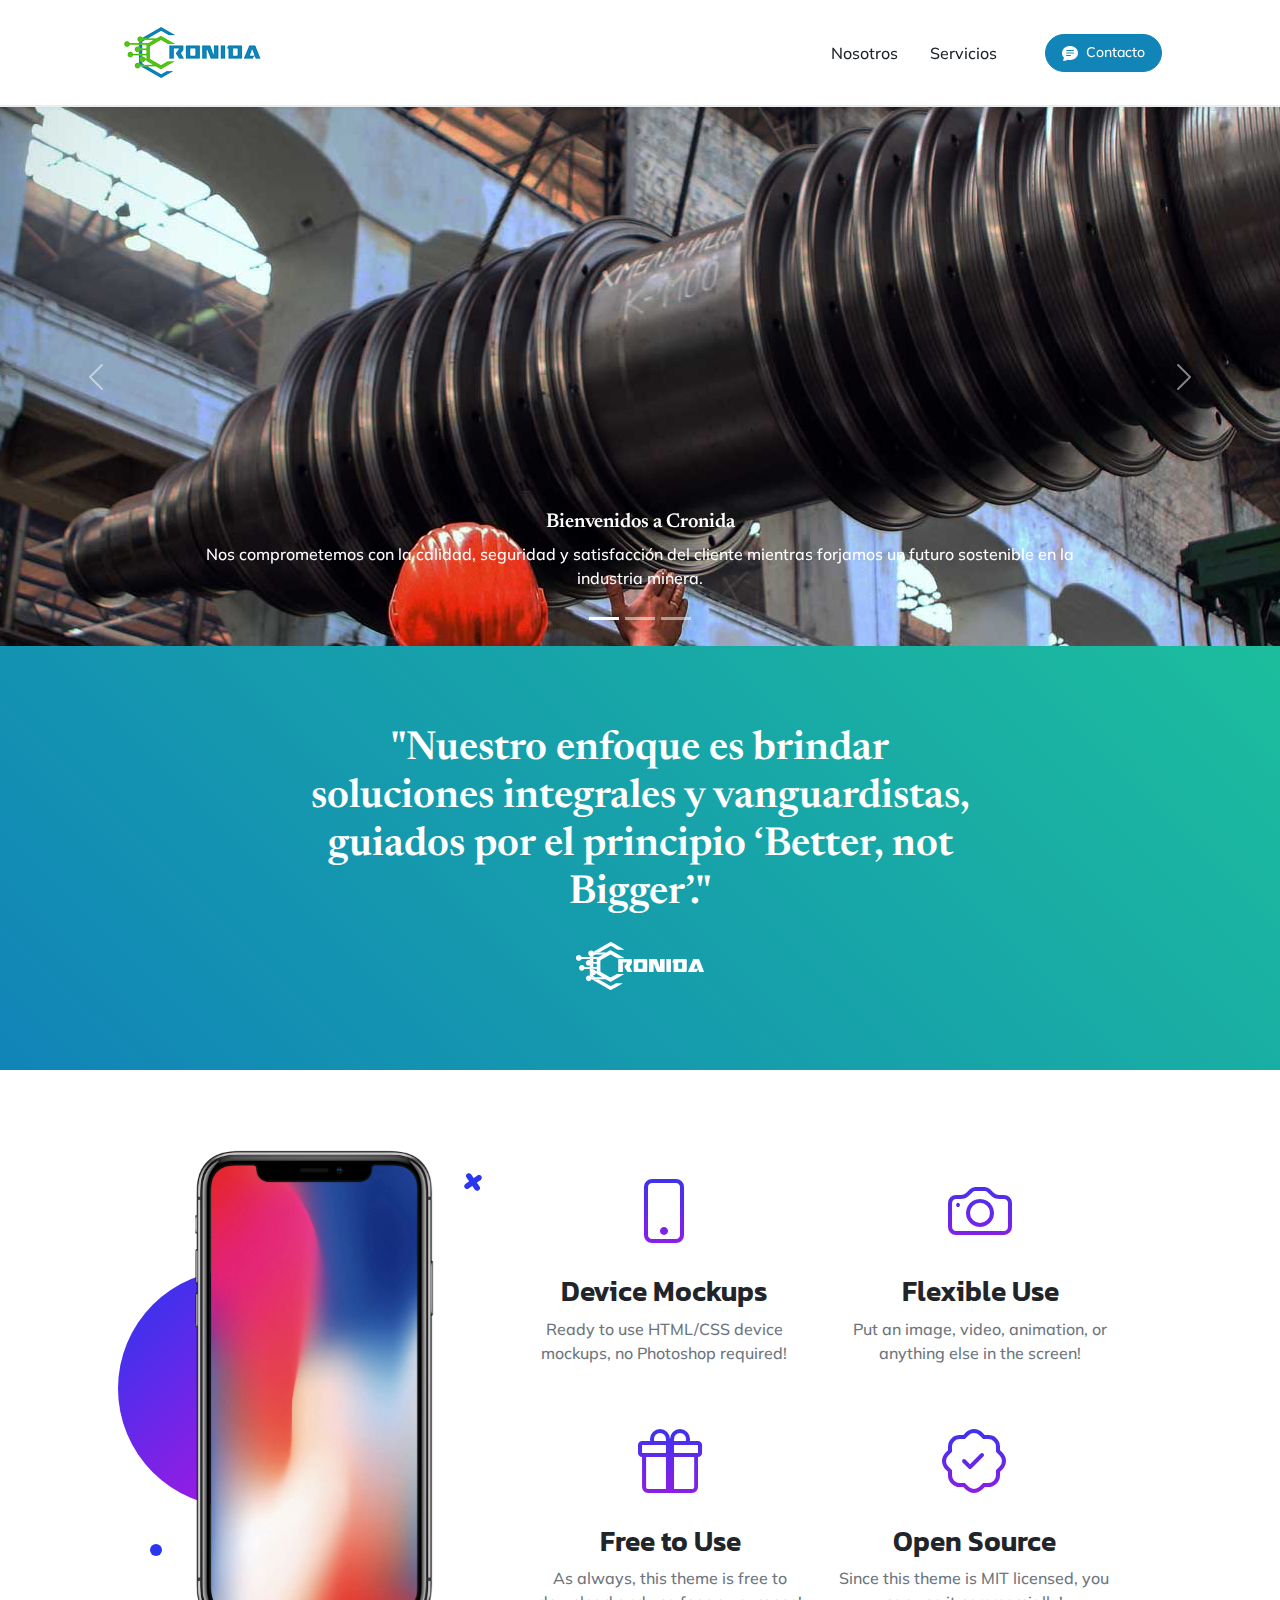
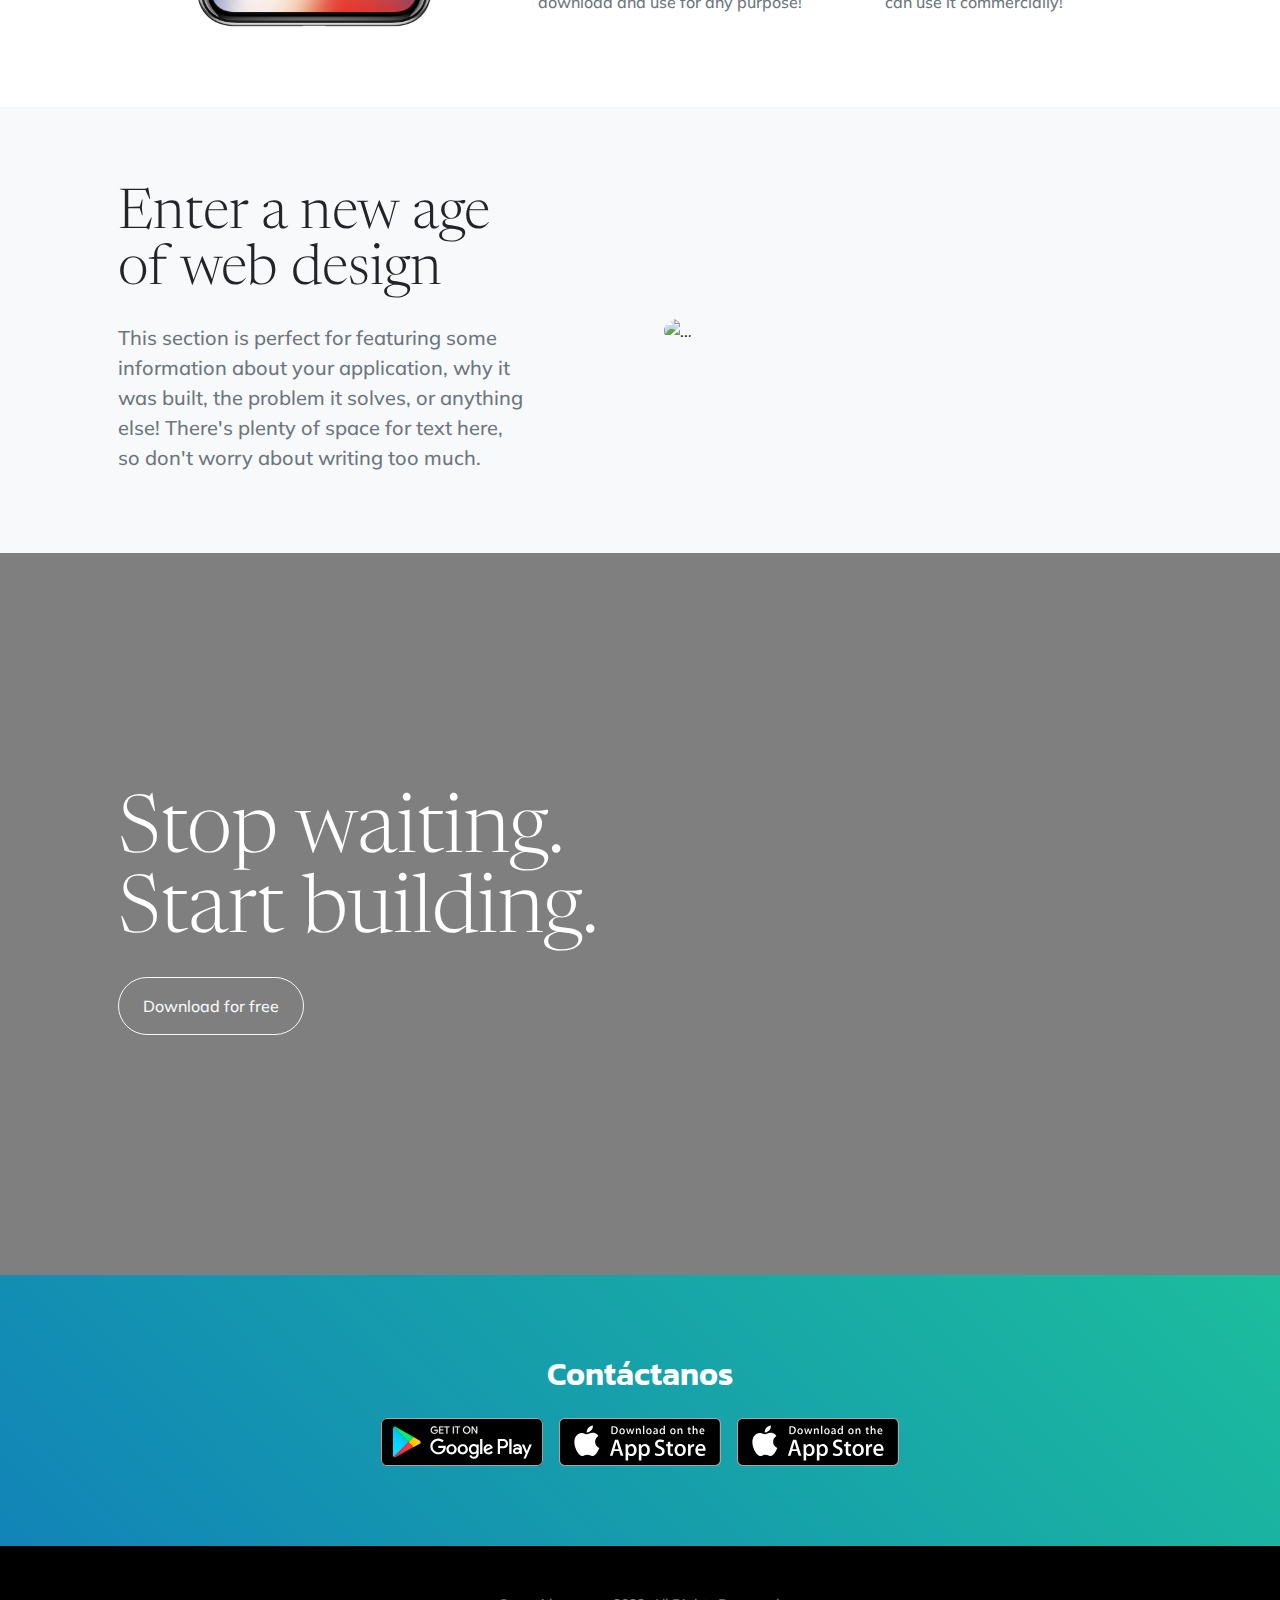
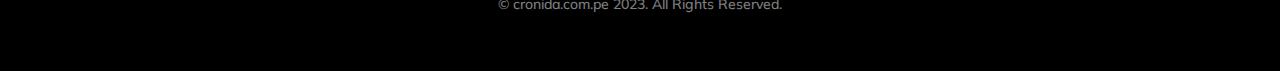
==== commit 2889ad11: "Update index.html" ====
--- a/startbootstrap-new-age-gh-pages/index.html
+++ b/startbootstrap-new-age-gh-pages/index.html
@@ -34,13 +34,13 @@
                 <div class="collapse navbar-collapse" id="navbarResponsive">
                     <ul class="navbar-nav ms-auto me-4 my-3 my-lg-0">
                         <li class="nav-item"><a class="nav-link me-lg-3" href="#features">Nosotros</a></li>
-                        <li class="nav-item"><a class="nav-link me-lg-3" href="#download">Contacto</a></li>
+                        <!--li class="nav-item"><a class="nav-link me-lg-3" href="#download">Contacto</a></li-->
                         <li class="nav-item"><a class="nav-link me-lg-3" href="#download">Servicios</a></li>
                     </ul>
                     <button class="btn btn-primary rounded-pill px-3 mb-2 mb-lg-0" data-bs-toggle="modal" data-bs-target="#feedbackModal">
                         <span class="d-flex align-items-center">
                             <i class="bi-chat-text-fill me-2"></i>
-                            <span class="small">Send Feedback</span>
+                            <span class="small">Contacto</span>
                         </span>
                     </button>
                 </div>
@@ -112,14 +112,14 @@
                   <div class="carousel-item">
                     <img src="assets/img/transparente.png" class="d-block w-100" alt="...">
                     <div class="carousel-caption d-none d-md-block">
-                      <h5>Second slide label</h5>
+                      <!--h5>Second slide label</h5-->
                       <p>Nuestra garantía de satisfacción total respalda nuestro trabajo, y cultivamos relaciones basadas en la confianza y el compañerismo.</p>
                     </div>
                   </div>
                   <div class="carousel-item">
                     <img src="assets/img/transparente.png" class="d-block w-100" alt="...">
                     <div class="carousel-caption d-none d-md-block">
-                      <h5>Third slide label</h5>
+                      <!--h5>Third slide label</h5-->
                       <p>Valoramos la sostenibilidad y trabajamos con responsabilidad para un futuro mejor.</p>
                     </div>
                   </div>
@@ -252,9 +252,10 @@
         <!-- App badge section-->
         <section class="bg-gradient-primary-to-secondary" id="download">
             <div class="container px-5">
-                <h2 class="text-center text-white font-alt mb-4">Get the app now!</h2>
+                <h2 class="text-center text-white font-alt mb-4">Contáctanos</h2>
                 <div class="d-flex flex-column flex-lg-row align-items-center justify-content-center">
                     <a class="me-lg-3 mb-4 mb-lg-0" href="#!"><img class="app-badge" src="assets/img/google-play-badge.svg" alt="..." /></a>
+                    <a class="me-lg-3 mb-4 mb-lg-0" href="#!"><img class="app-badge" src="assets/img/app-store-badge.svg" alt="..." /></a>
                     <a href="#!"><img class="app-badge" src="assets/img/app-store-badge.svg" alt="..." /></a>
                 </div>
             </div>
@@ -263,12 +264,12 @@
         <footer class="bg-black text-center py-5">
             <div class="container px-5">
                 <div class="text-white-50 small">
-                    <div class="mb-2">&copy; Your Website 2023. All Rights Reserved.</div>
-                    <a href="#!">Privacy</a>
+                    <div class="mb-2">&copy; cronida.com.pe 2023. All Rights Reserved.</div>
+                    <!--a href="#!">Privacy</a>
                     <span class="mx-1">&middot;</span>
                     <a href="#!">Terms</a>
                     <span class="mx-1">&middot;</span>
-                    <a href="#!">FAQ</a>
+                    <a href="#!">FAQ</a-->
                 </div>
             </div>
         </footer>
@@ -277,7 +278,7 @@
             <div class="modal-dialog modal-dialog-centered">
                 <div class="modal-content">
                     <div class="modal-header bg-gradient-primary-to-secondary p-4">
-                        <h5 class="modal-title font-alt text-white" id="feedbackModalLabel">Send feedback</h5>
+                        <h5 class="modal-title font-alt text-white" id="feedbackModalLabel">Contacto</h5>
                         <button class="btn-close btn-close-white" type="button" data-bs-dismiss="modal" aria-label="Close"></button>
                     </div>
                     <div class="modal-body border-0 p-4">
@@ -292,7 +293,7 @@
                             <div class="form-group row">
                               <label for="inputName" class="col-sm-2 col-form-label">Nombre</label>
                               <div class="col-sm-10">
-                                <input type="text" class="form-control" id="inputName" placeholder="Please enter your name">
+                                <input type="text" class="form-control" id="inputName" placeholder="Nombre o razón social">
                               </div>
                             </div>
                             <div class="form-group row">
@@ -310,7 +311,7 @@
                             </div>
                             <div class="form-group row">
                               <div class="col-sm-10">
-                                <button type="submit" class="btn btn-primary">Send</button>
+                                <button type="submit" class="btn btn-primary">Enviar</button>
                               </div>
                             </div>
                             <div class="text-center">
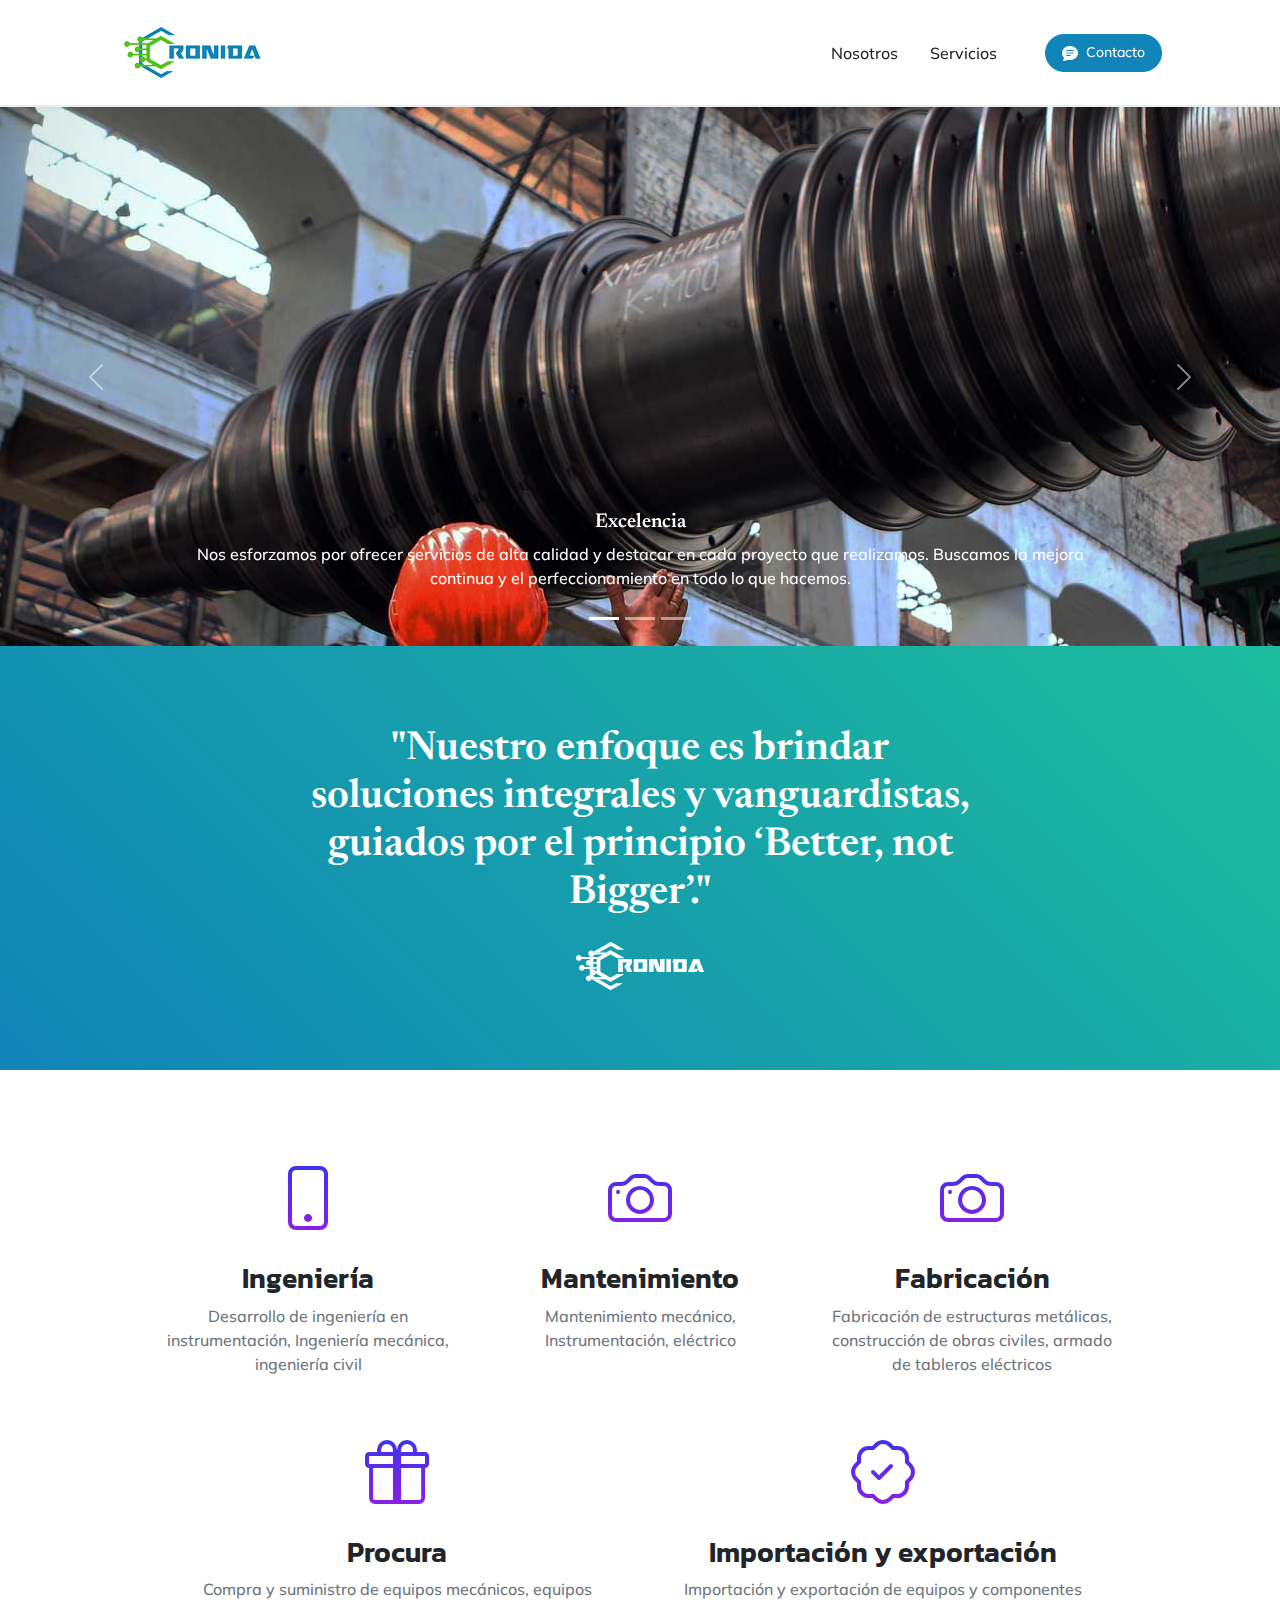
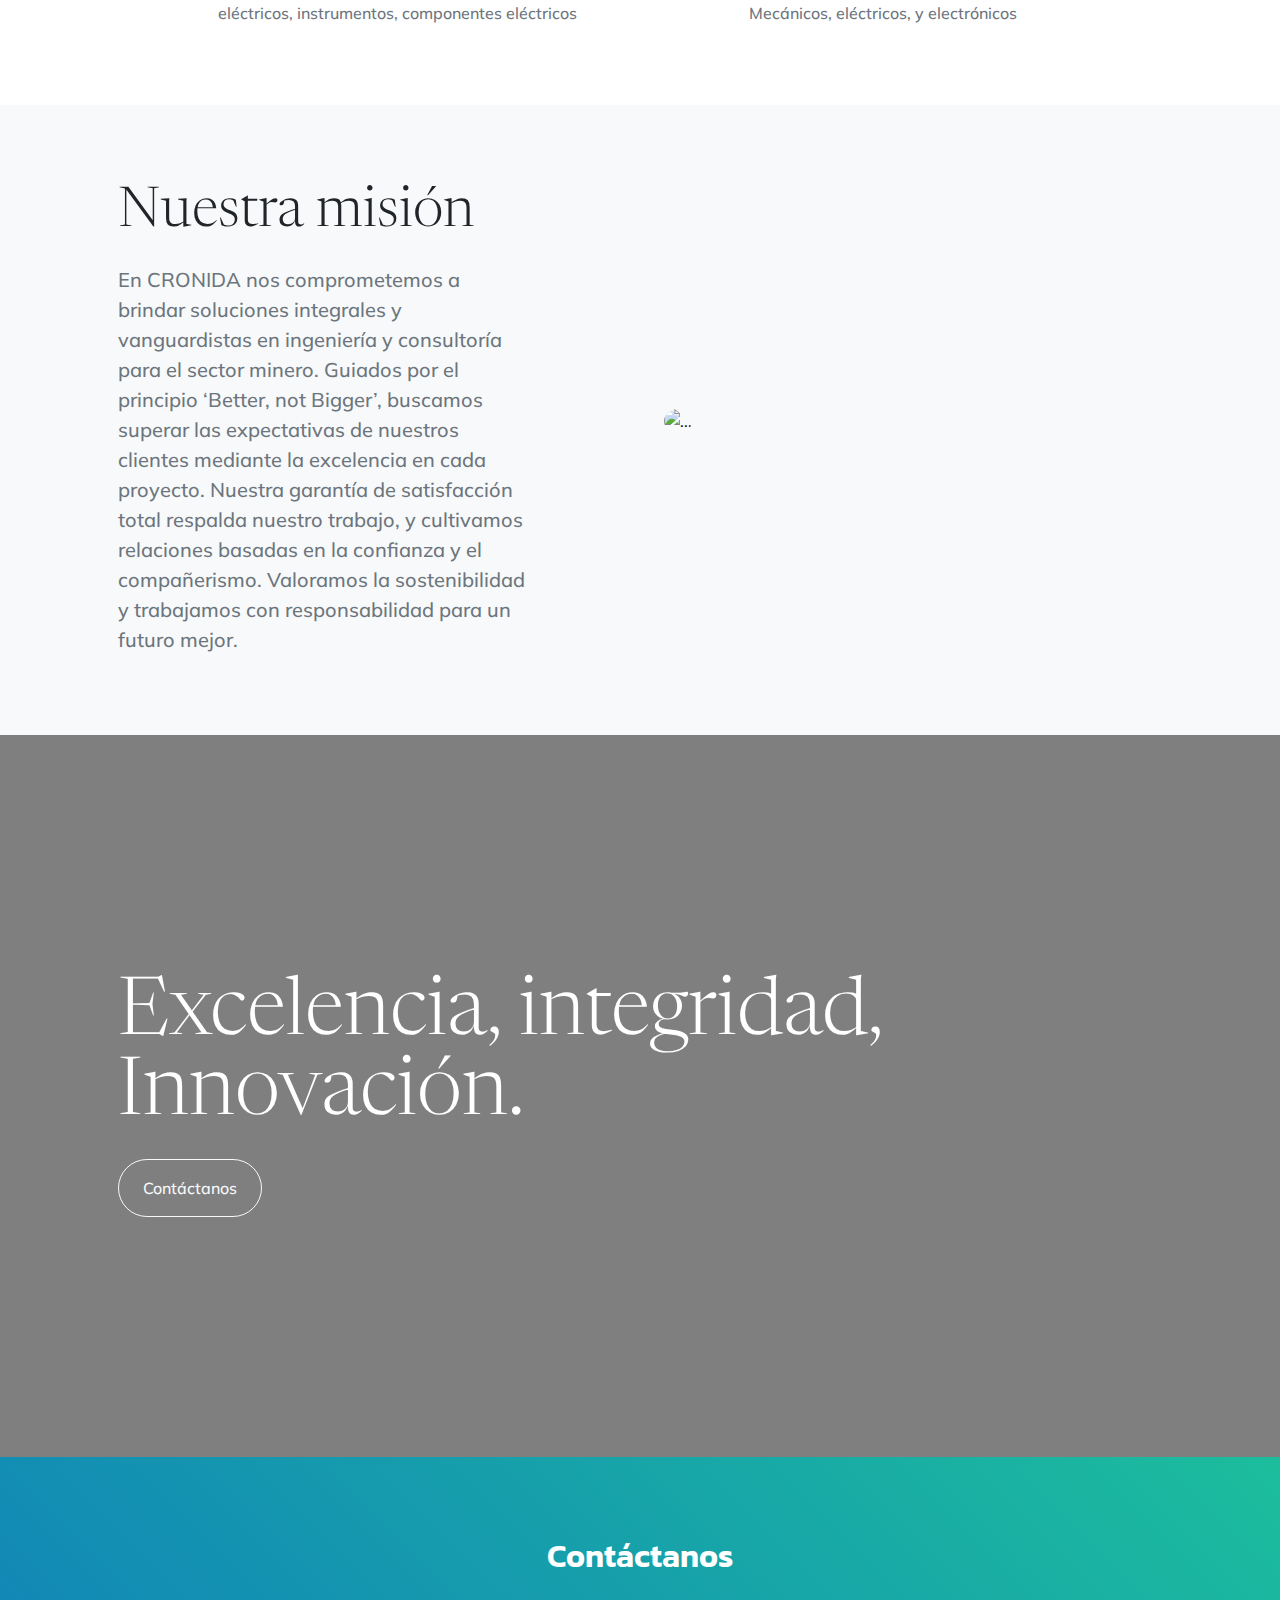
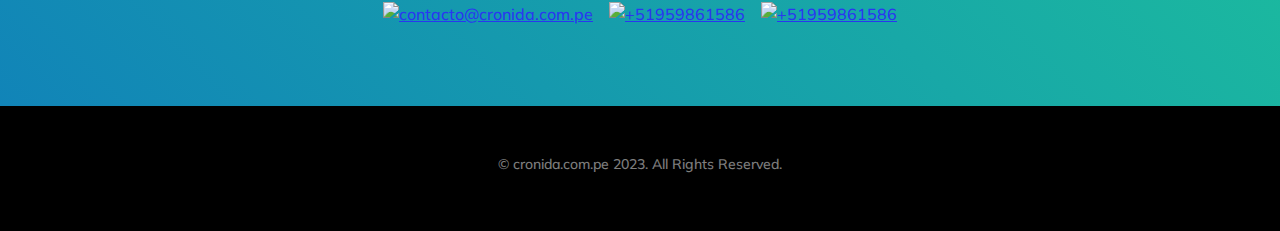
==== commit aaebb2a2: "g" ====
--- a/startbootstrap-new-age-gh-pages/index.html
+++ b/startbootstrap-new-age-gh-pages/index.html
@@ -33,7 +33,7 @@
                 </button>
                 <div class="collapse navbar-collapse" id="navbarResponsive">
                     <ul class="navbar-nav ms-auto me-4 my-3 my-lg-0">
-                        <li class="nav-item"><a class="nav-link me-lg-3" href="#features">Nosotros</a></li>
+                        <li class="nav-item"><a class="nav-link me-lg-3" href="#nosotros">Nosotros</a></li>
                         <!--li class="nav-item"><a class="nav-link me-lg-3" href="#download">Contacto</a></li-->
                         <li class="nav-item"><a class="nav-link me-lg-3" href="#download">Servicios</a></li>
                     </ul>
@@ -104,23 +104,28 @@
                   <div class="carousel-item active">
                     <img src="assets/img/transparente.png" class="d-block w-100" alt="...">
                     <div class="carousel-caption d-none d-md-block">
-                      <h5>Bienvenidos a Cronida</h5>
-                      <p>Nos comprometemos con la calidad, seguridad y satisfacción del cliente mientras forjamos un futuro
-                        sostenible en la industria minera.</p>
+                      <h5>Excelencia</h5>
+                      <p>Nos esforzamos por ofrecer servicios de alta calidad y destacar
+                        en cada proyecto que realizamos. Buscamos la mejora continua y el
+                        perfeccionamiento en todo lo que hacemos.</p>
                     </div>
                   </div>
                   <div class="carousel-item">
                     <img src="assets/img/transparente.png" class="d-block w-100" alt="...">
                     <div class="carousel-caption d-none d-md-block">
-                      <!--h5>Second slide label</h5-->
-                      <p>Nuestra garantía de satisfacción total respalda nuestro trabajo, y cultivamos relaciones basadas en la confianza y el compañerismo.</p>
+                      <h5>Integridad</h5>
+                      <p>Actuamos con honestidad, ética y transparencia en todas nuestras
+                        interacciones. Mantenemos nuestros compromisos y construimos
+                        relaciones basadas en la confianza.</p>
                     </div>
                   </div>
                   <div class="carousel-item">
                     <img src="assets/img/transparente.png" class="d-block w-100" alt="...">
                     <div class="carousel-caption d-none d-md-block">
-                      <!--h5>Third slide label</h5-->
-                      <p>Valoramos la sostenibilidad y trabajamos con responsabilidad para un futuro mejor.</p>
+                      <h5>Innovación</h5>
+                      <p>Buscamos constantemente mejorar y adoptar nuevas tecnologías y
+                        enfoques para superar los desafíos de nuestros clientes. Buscamos
+                        soluciones creativas y eficientes.</p>
                     </div>
                   </div>
                 </div>
@@ -148,26 +153,34 @@
             </div>
         </aside>
         <!-- App features section-->
-        <section id="features">
+        <section id="servicios">
             <div class="container px-5">
                 <div class="row gx-5 align-items-center">
-                    <div class="col-lg-8 order-lg-1 mb-5 mb-lg-0">
+                    <div class="col-lg-12 order-lg-1 mb-5 mb-lg-0">
                         <div class="container-fluid px-5">
                             <div class="row gx-5">
-                                <div class="col-md-6 mb-5">
+                                <div class="col-md-4 mb-5">
                                     <!-- Feature item-->
                                     <div class="text-center">
                                         <i class="bi-phone icon-feature text-gradient d-block mb-3"></i>
-                                        <h3 class="font-alt">Device Mockups</h3>
-                                        <p class="text-muted mb-0">Ready to use HTML/CSS device mockups, no Photoshop required!</p>
-                                    </div>
-                                </div>
-                                <div class="col-md-6 mb-5">
+                                        <h3 class="font-alt">Ingeniería</h3>
+                                        <p class="text-muted mb-0">Desarrollo de ingeniería en instrumentación, Ingeniería mecánica, ingeniería civil</p>
+                                    </div>
+                                </div>
+                                <div class="col-md-4 mb-5">
                                     <!-- Feature item-->
                                     <div class="text-center">
                                         <i class="bi-camera icon-feature text-gradient d-block mb-3"></i>
-                                        <h3 class="font-alt">Flexible Use</h3>
-                                        <p class="text-muted mb-0">Put an image, video, animation, or anything else in the screen!</p>
+                                        <h3 class="font-alt">Mantenimiento</h3>
+                                        <p class="text-muted mb-0">Mantenimiento mecánico, Instrumentación, eléctrico</p>
+                                    </div>
+                                </div>
+                                <div class="col-md-4 mb-5">
+                                    <!-- Feature item-->
+                                    <div class="text-center">
+                                        <i class="bi-camera icon-feature text-gradient d-block mb-3"></i>
+                                        <h3 class="font-alt">Fabricación</h3>
+                                        <p class="text-muted mb-0">Fabricación de estructuras metálicas, construcción de obras civiles, armado de tableros eléctricos</p>
                                     </div>
                                 </div>
                             </div>
@@ -176,24 +189,32 @@
                                     <!-- Feature item-->
                                     <div class="text-center">
                                         <i class="bi-gift icon-feature text-gradient d-block mb-3"></i>
-                                        <h3 class="font-alt">Free to Use</h3>
-                                        <p class="text-muted mb-0">As always, this theme is free to download and use for any purpose!</p>
-                                    </div>
-                                </div>
-                                <div class="col-md-6">
-                                    <!-- Feature item-->
-                                    <div class="text-center">
+                                        <h3 class="font-alt">Procura</h3>
+                                        <p class="text-muted mb-0">Compra y suministro de equipos mecánicos, equipos eléctricos, instrumentos, componentes eléctricos </p>
+                                    </div>
+                                </div>
+                                <div class="col-md-6 mb-5 mb-md-0">
+                                    <!-- Feature item-->
+                                    <div class="text-center">
+                                        <i class="bi-patch-check icon-feature text-gradient d-block mb-3"></i>
+                                        <h3 class="font-alt">Importación y exportación</h3>
+                                        <p class="text-muted mb-0">Importación y exportación de equipos y componentes Mecánicos, eléctricos, y electrónicos</p>
+                                    </div>
+                                </div>
+                                <!--div class="col-md-4"-->
+                                    <!-- Feature item-->
+                                    <!--div class="text-center">
                                         <i class="bi-patch-check icon-feature text-gradient d-block mb-3"></i>
                                         <h3 class="font-alt">Open Source</h3>
                                         <p class="text-muted mb-0">Since this theme is MIT licensed, you can use it commercially!</p>
                                     </div>
-                                </div>
+                                </div-->
                             </div>
                         </div>
                     </div>
-                    <div class="col-lg-4 order-lg-0">
+                    <!--div class="col-lg-4 order-lg-0"-->
                         <!-- Features section device mockup-->
-                        <div class="features-device-mockup">
+                        <!--div class="features-device-mockup">
                             <svg class="circle" viewBox="0 0 100 100" xmlns="http://www.w3.org/2000/svg">
                                 <defs>
                                     <linearGradient id="circleGradient" gradientTransform="rotate(45)">
@@ -208,27 +229,27 @@
                             ><svg class="shape-2 d-none d-sm-block" viewBox="0 0 100 100" xmlns="http://www.w3.org/2000/svg"><circle cx="50" cy="50" r="50"></circle></svg>
                             <div class="device-wrapper">
                                 <div class="device" data-device="iPhoneX" data-orientation="portrait" data-color="black">
-                                    <div class="screen bg-black">
+                                    <div class="screen bg-black"-->
                                         <!-- PUT CONTENTS HERE:-->
                                         <!-- * * This can be a video, image, or just about anything else.-->
                                         <!-- * * Set the max width of your media to 100% and the height to-->
                                         <!-- * * 100% like the demo example below.-->
-                                        <video muted="muted" autoplay="" loop="" style="max-width: 100%; height: 100%"><source src="assets/img/demo-screen.mp4" type="video/mp4" /></video>
+                                        <!--video muted="muted" autoplay="" loop="" style="max-width: 100%; height: 100%"><source src="assets/img/demo-screen.mp4" type="video/mp4" /></video>
                                     </div>
                                 </div>
                             </div>
                         </div>
-                    </div>
+                    </div-->
                 </div>
             </div>
         </section>
         <!-- Basic features section-->
-        <section class="bg-light">
+        <section class="bg-light" id="nosotros">
             <div class="container px-5">
                 <div class="row gx-5 align-items-center justify-content-center justify-content-lg-between">
                     <div class="col-12 col-lg-5">
-                        <h2 class="display-4 lh-1 mb-4">Enter a new age of web design</h2>
-                        <p class="lead fw-normal text-muted mb-5 mb-lg-0">This section is perfect for featuring some information about your application, why it was built, the problem it solves, or anything else! There's plenty of space for text here, so don't worry about writing too much.</p>
+                        <h2 class="display-4 lh-1 mb-4">Nuestra misión</h2>
+                        <p class="lead fw-normal text-muted mb-5 mb-lg-0">En CRONIDA nos comprometemos a brindar soluciones integrales y vanguardistas en ingeniería y consultoría para el sector minero. Guiados por el principio ‘Better, not Bigger’, buscamos superar las expectativas de nuestros clientes mediante la excelencia en cada proyecto. Nuestra garantía de satisfacción total respalda nuestro trabajo, y cultivamos relaciones basadas en la confianza y el compañerismo. Valoramos la sostenibilidad y trabajamos con responsabilidad para un futuro mejor.</p>
                     </div>
                     <div class="col-sm-8 col-md-6">
                         <div class="px-5 px-sm-0"><img class="img-fluid rounded-circle" src="https://source.unsplash.com/u8Jn2rzYIps/900x900" alt="..." /></div>
@@ -241,22 +262,22 @@
             <div class="cta-content">
                 <div class="container px-5">
                     <h2 class="text-white display-1 lh-1 mb-4">
-                        Stop waiting.
+                        Excelencia, integridad,
                         <br />
-                        Start building.
+                        Innovación.
                     </h2>
-                    <a class="btn btn-outline-light py-3 px-4 rounded-pill" href="https://startbootstrap.com/theme/new-age" target="_blank">Download for free</a>
+                    <a class="btn btn-outline-light py-3 px-4 rounded-pill" href="#contactanos" target="_blank">Contáctanos</a>
                 </div>
             </div>
         </section>
         <!-- App badge section-->
-        <section class="bg-gradient-primary-to-secondary" id="download">
+        <section class="bg-gradient-primary-to-secondary" id="contactanos">
             <div class="container px-5">
                 <h2 class="text-center text-white font-alt mb-4">Contáctanos</h2>
                 <div class="d-flex flex-column flex-lg-row align-items-center justify-content-center">
-                    <a class="me-lg-3 mb-4 mb-lg-0" href="#!"><img class="app-badge" src="assets/img/google-play-badge.svg" alt="..." /></a>
-                    <a class="me-lg-3 mb-4 mb-lg-0" href="#!"><img class="app-badge" src="assets/img/app-store-badge.svg" alt="..." /></a>
-                    <a href="#!"><img class="app-badge" src="assets/img/app-store-badge.svg" alt="..." /></a>
+                    <a class="me-lg-3 mb-4 mb-lg-0" href="mailto:contacto@cronida.com.pe"><img class="app-badge" src="assets/img/correo-badge.svg" alt="contacto@cronida.com.pe" /></a>
+                    <a class="me-lg-3 mb-4 mb-lg-0" href="tel:+51959861586"><img class="app-badge" src="assets/img/telefono-badge.svg" alt="+51959861586" /></a>
+                    <a href="https://wa.me/51959861586"><img class="app-badge" src="assets/img/whatsapp-badge1.svg" alt="+51959861586" /></a>
                 </div>
             </div>
         </section>
